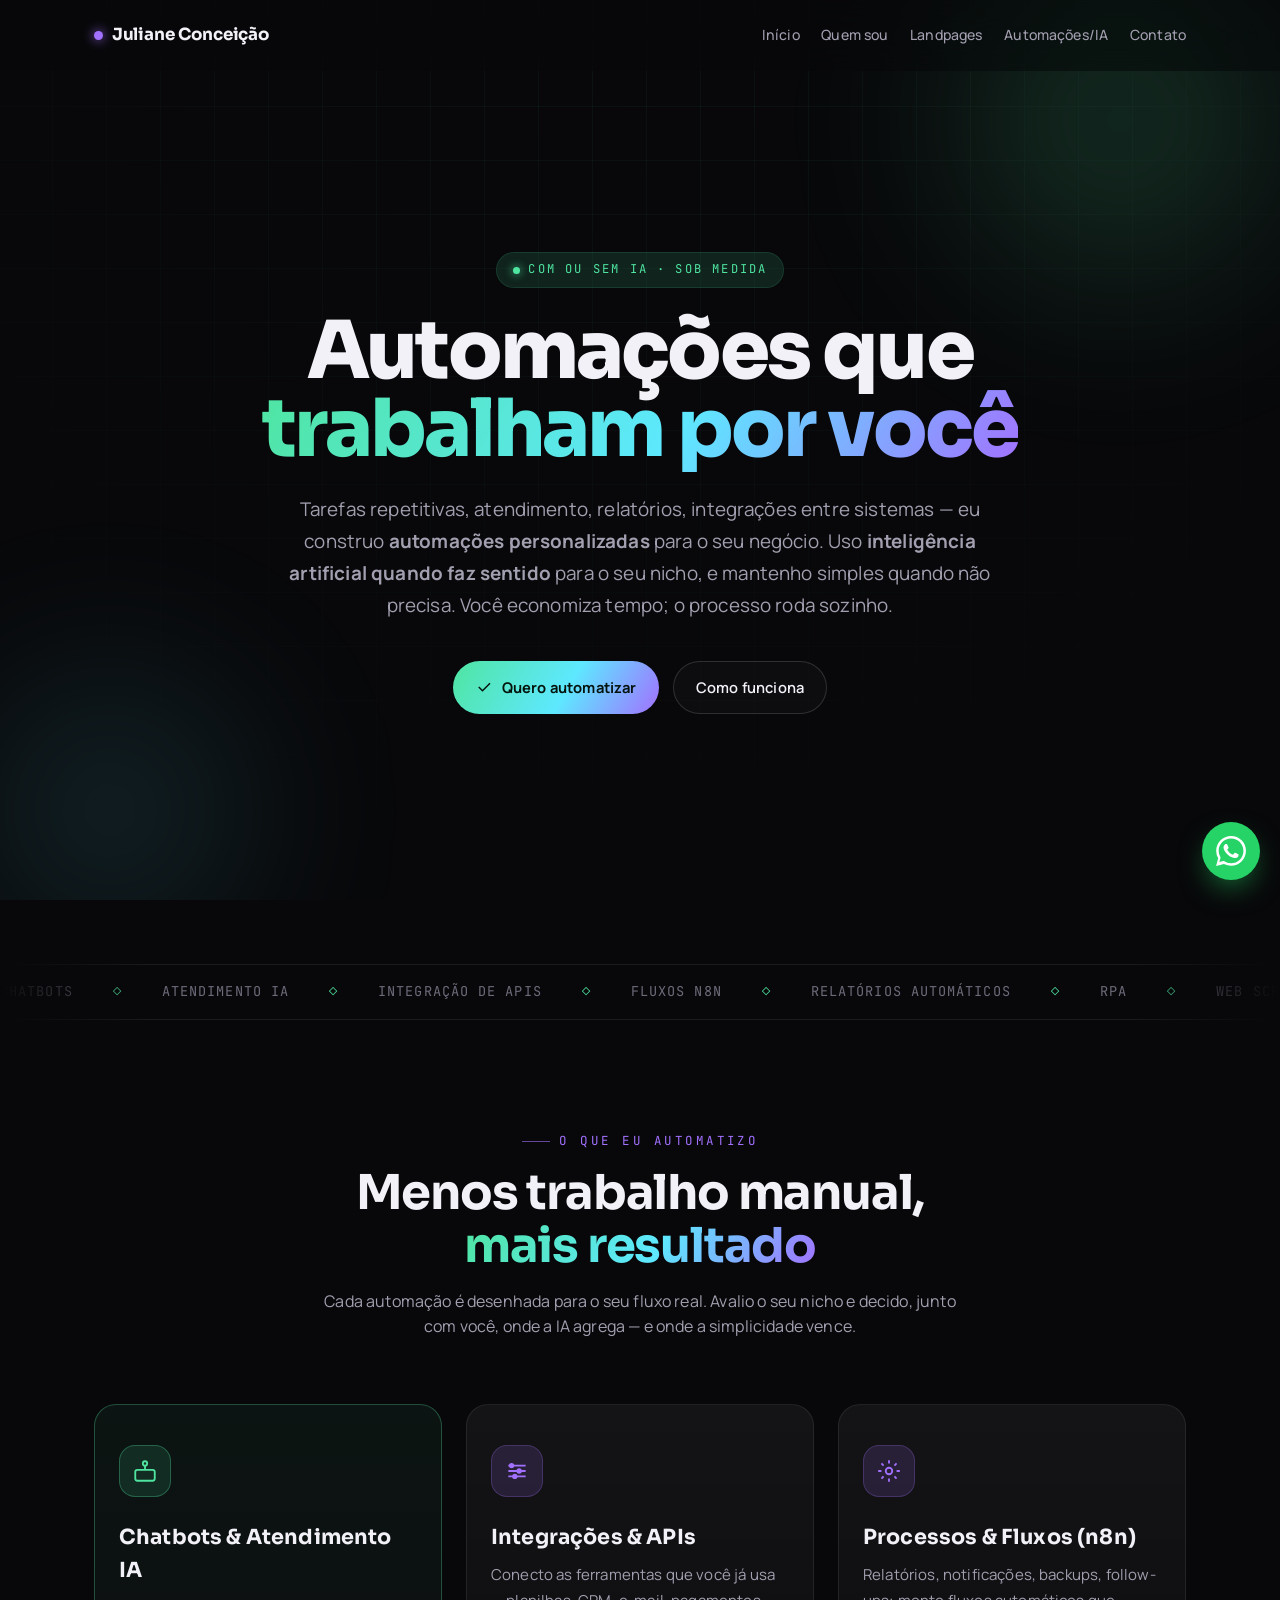
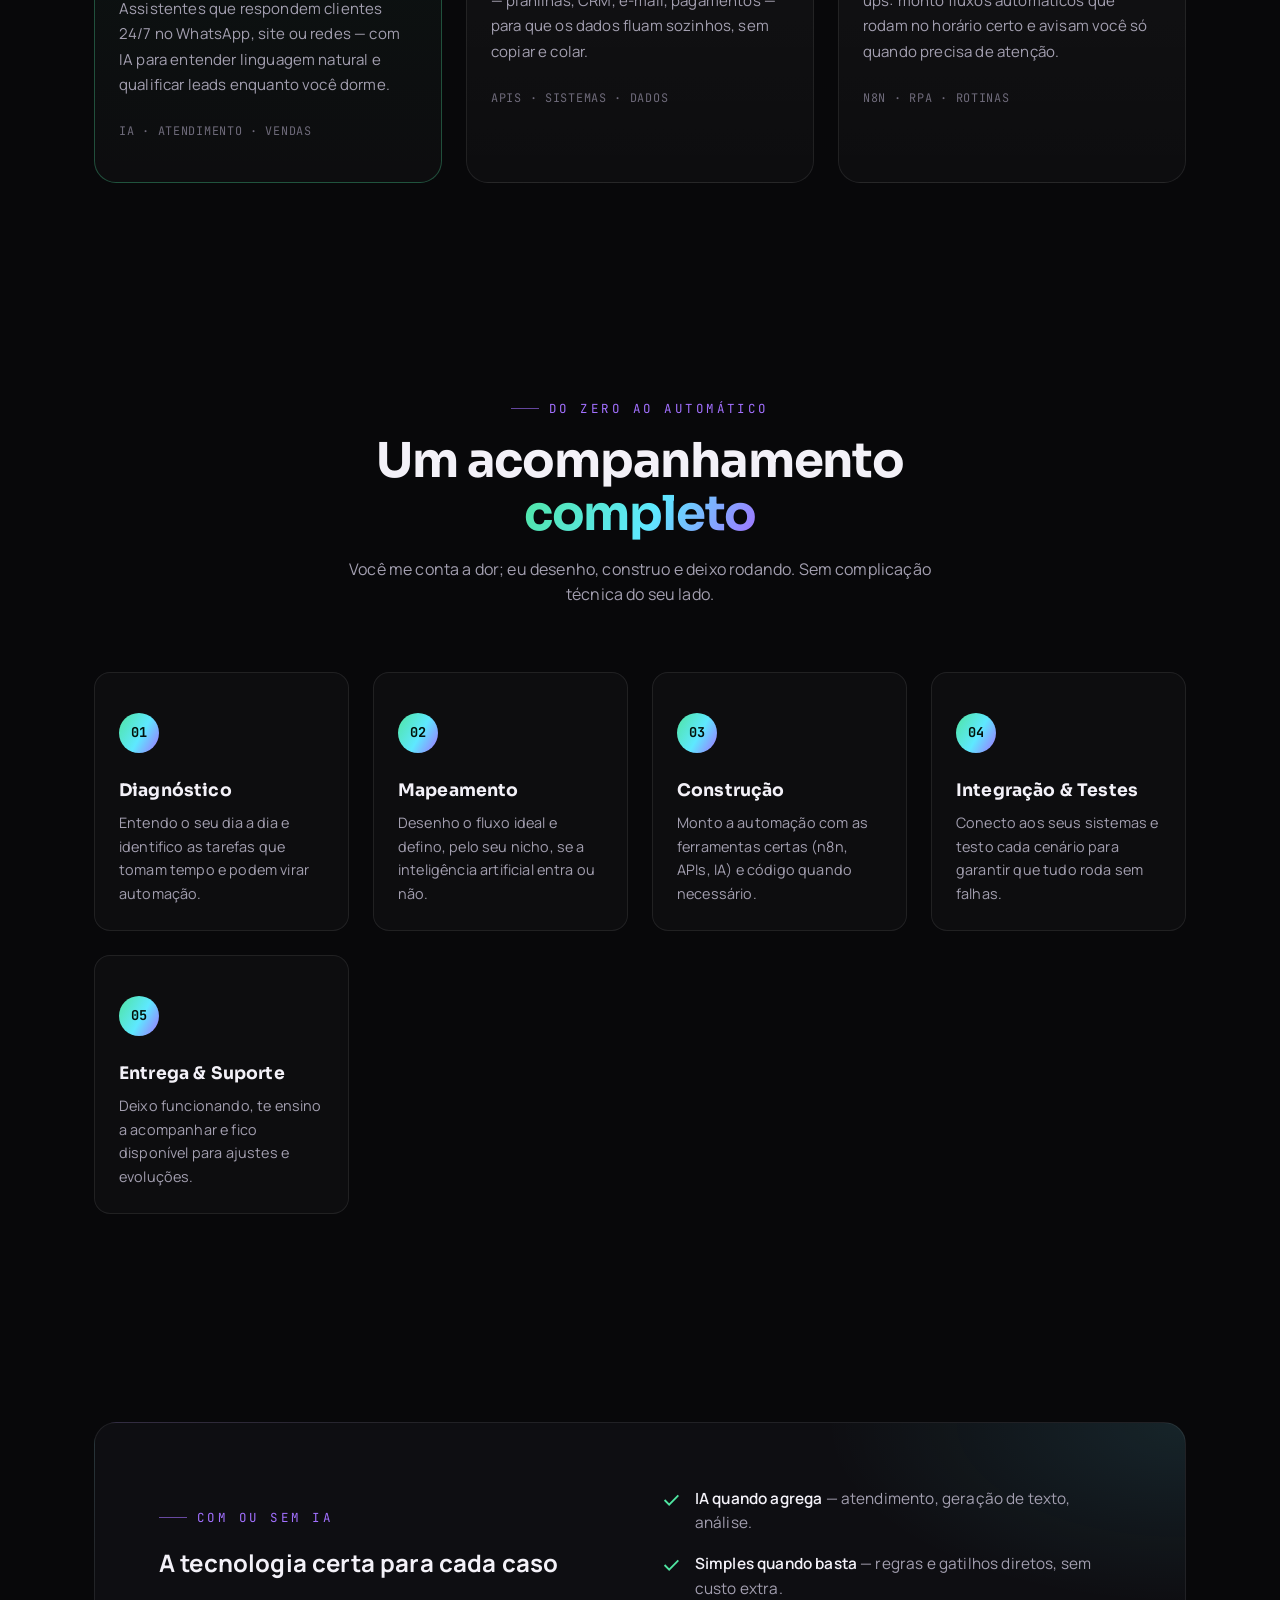
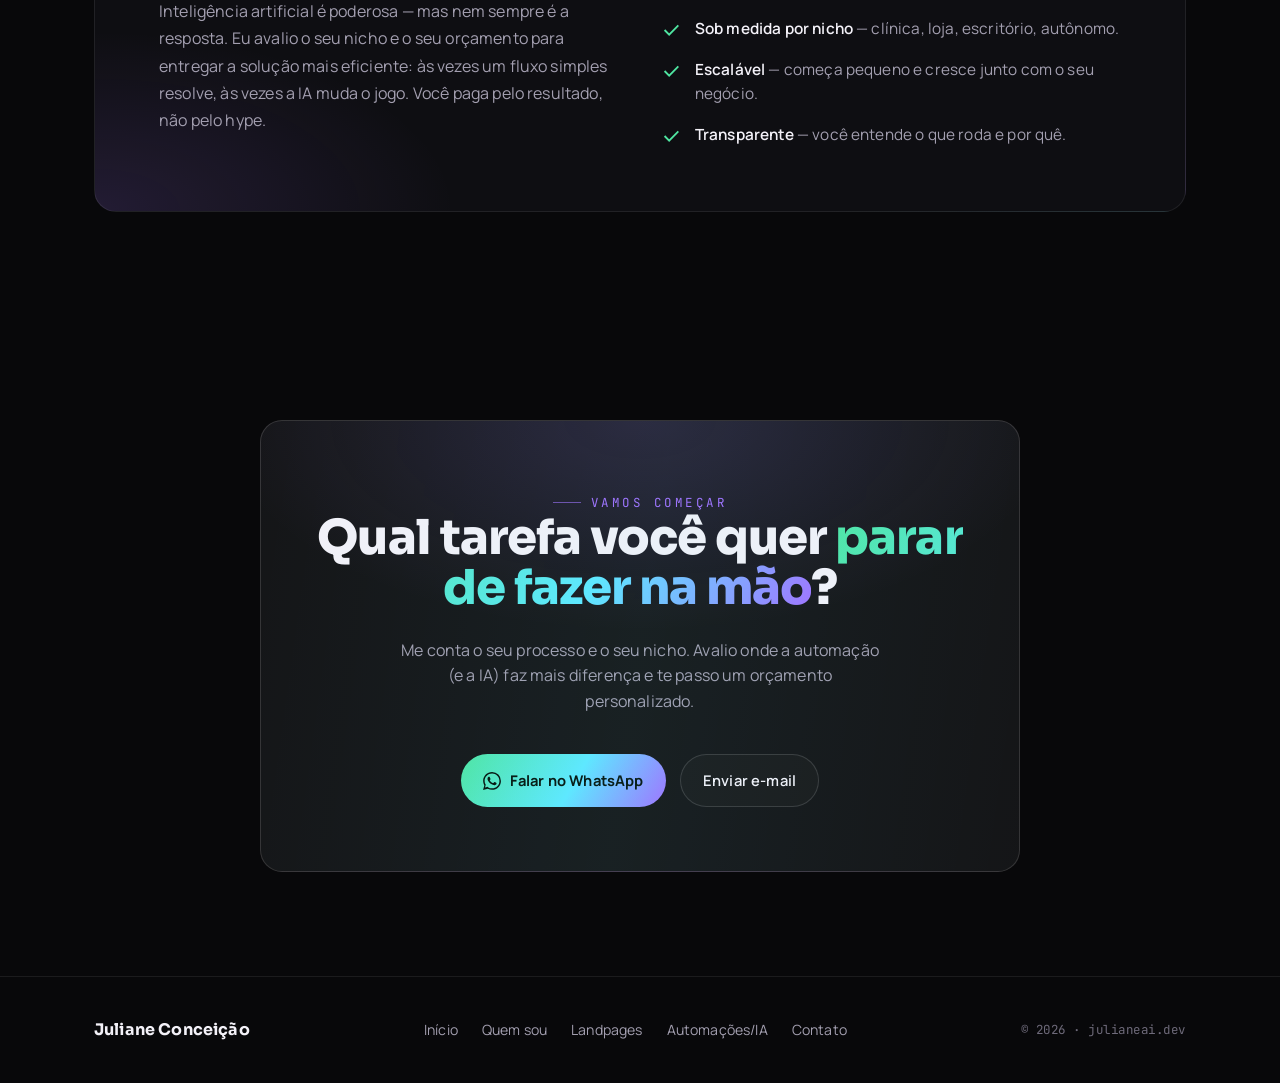
==== automacoes.html @ 6e50be4e "Add files via upload" ====
<!DOCTYPE html>
<html lang="pt-BR">
<head>
    <meta charset="UTF-8">
    <meta name="viewport" content="width=device-width, initial-scale=1.0">
    <title>Automações & IA — Personalizadas por Nicho | Juliane Conceição</title>
    <link rel="icon" type="image/jpeg" href="img/favicon.jpg">
    <meta name="description" content="Automações personalizadas para o seu negócio — com ou sem inteligência artificial, de acordo com o seu nicho. Chatbots, integrações, fluxos n8n e processos automáticos do zero à entrega.">
    <meta property="og:title" content="Automações & IA personalizadas por nicho">
    <meta property="og:description" content="Automatize tarefas, atendimento e processos — com ou sem IA. Sob medida para o seu mercado.">
    <meta property="og:type" content="website">

    <link rel="preconnect" href="https://fonts.googleapis.com">
    <link rel="preconnect" href="https://fonts.gstatic.com" crossorigin>
    <link href="https://fonts.googleapis.com/css2?family=Sora:wght@400;500;600;700;800&family=Manrope:wght@400;500;600;700&family=JetBrains+Mono:wght@400;500&display=swap" rel="stylesheet">

    <link rel="stylesheet" href="css/style.css">
</head>
<body class="lp auto">

    <div class="lp-bg" aria-hidden="true">
        <div class="grid"></div>
        <div class="orb a"></div>
        <div class="orb b"></div>
    </div>

    <!-- NAV -->
    <nav class="nav" id="nav">
        <div class="nav-container">
            <a href="index.html" class="nav-brand"><span class="dot"></span> Juliane Conceição</a>
            <button class="nav-toggle" id="navToggle" aria-label="Abrir menu" aria-expanded="false">
                <span></span><span></span><span></span>
            </button>
                        <ul class="nav-menu" id="navMenu">
                <li><a href="index.html" class="nav-link">Início</a></li>
                <li><a href="quem-sou.html" class="nav-link">Quem sou</a></li>
                <li><a href="landpages.html" class="nav-link">Landpages</a></li>
                <li><a href="automacoes.html" class="nav-link">Automações/IA</a></li>
                <li><a href="index.html#contato" class="nav-link">Contato</a></li>
            </ul>
        </div>
    </nav>

    <main class="lp-main">

        <!-- HERO -->
        <header class="lp-hero">
            <div class="container lp-hero-inner">
                <span class="lp-chip reveal"><span class="ping"></span> Com ou sem IA · sob medida</span>
                <h1 class="lp-title reveal">
                    Automações que <span class="grad">trabalham por você</span>
                </h1>
                <p class="lp-sub reveal">
                    Tarefas repetitivas, atendimento, relatórios, integrações entre sistemas — eu construo
                    <strong>automações personalizadas</strong> para o seu negócio. Uso
                    <strong>inteligência artificial quando faz sentido</strong> para o seu nicho, e mantenho
                    simples quando não precisa. Você economiza tempo; o processo roda sozinho.
                </p>
                <div class="lp-cta-row reveal">
                    <a href="#orcamento" class="btn btn-future">
                        <svg width="18" height="18" viewBox="0 0 24 24" fill="none" stroke="currentColor" stroke-width="2"><path d="m5 12 5 5L20 7"/></svg>
                        Quero automatizar
                    </a>
                    <a href="#processo" class="btn">Como funciona</a>
                </div>
            </div>
        </header>

        <!-- MARQUEE -->
        <div class="lp-marquee" aria-hidden="true">
            <div class="lp-marquee-track">
                <span>Chatbots</span><span>Atendimento IA</span><span>Integração de APIs</span>
                <span>Fluxos n8n</span><span>Relatórios automáticos</span><span>RPA</span>
                <span>Web Scraping</span><span>Notificações</span>
                <span>Chatbots</span><span>Atendimento IA</span><span>Integração de APIs</span>
                <span>Fluxos n8n</span><span>Relatórios automáticos</span><span>RPA</span>
                <span>Web Scraping</span><span>Notificações</span>
            </div>
        </div>

        <!-- SERVIÇOS -->
        <section id="servicos" class="lp-section">
            <div class="container">
                <div class="lp-section-head reveal">
                    <span class="eyebrow">O que eu automatizo</span>
                    <h2 class="lp-h">Menos trabalho manual, <span class="grad">mais resultado</span></h2>
                    <p>Cada automação é desenhada para o seu fluxo real. Avalio o seu nicho e decido, junto com você, onde a IA agrega — e onde a simplicidade vence.</p>
                </div>

                <div class="lp-services">
                    <article class="svc-card featured reveal">
                        <div class="svc-icon">
                            <svg viewBox="0 0 24 24" fill="none" stroke="currentColor" stroke-width="1.7"><rect x="3" y="11" width="18" height="10" rx="2"/><circle cx="12" cy="5" r="2"/><path d="M12 7v4M8 16h.01M16 16h.01"/></svg>
                        </div>
                        <h3>Chatbots & Atendimento IA</h3>
                        <p>Assistentes que respondem clientes 24/7 no WhatsApp, site ou redes — com IA para entender linguagem natural e qualificar leads enquanto você dorme.</p>
                        <span class="svc-tag">IA · Atendimento · Vendas</span>
                    </article>

                    <article class="svc-card reveal">
                        <div class="svc-icon">
                            <svg viewBox="0 0 24 24" fill="none" stroke="currentColor" stroke-width="1.7"><path d="M4 7h16M4 12h16M4 17h16"/><circle cx="7" cy="7" r="1.6" fill="currentColor"/><circle cx="14" cy="12" r="1.6" fill="currentColor"/><circle cx="10" cy="17" r="1.6" fill="currentColor"/></svg>
                        </div>
                        <h3>Integrações & APIs</h3>
                        <p>Conecto as ferramentas que você já usa — planilhas, CRM, e-mail, pagamentos — para que os dados fluam sozinhos, sem copiar e colar.</p>
                        <span class="svc-tag">APIs · Sistemas · Dados</span>
                    </article>

                    <article class="svc-card reveal">
                        <div class="svc-icon">
                            <svg viewBox="0 0 24 24" fill="none" stroke="currentColor" stroke-width="1.7"><circle cx="12" cy="12" r="3"/><path d="M12 2v3M12 19v3M2 12h3M19 12h3M5 5l2 2M17 17l2 2M19 5l-2 2M7 17l-2 2"/></svg>
                        </div>
                        <h3>Processos & Fluxos (n8n)</h3>
                        <p>Relatórios, notificações, backups, follow-ups: monto fluxos automáticos que rodam no horário certo e avisam você só quando precisa de atenção.</p>
                        <span class="svc-tag">n8n · RPA · Rotinas</span>
                    </article>
                </div>
            </div>
        </section>

        <!-- PROCESSO -->
        <section id="processo" class="lp-section">
            <div class="container">
                <div class="lp-section-head reveal">
                    <span class="eyebrow">Do zero ao automático</span>
                    <h2 class="lp-h">Um acompanhamento <span class="grad">completo</span></h2>
                    <p>Você me conta a dor; eu desenho, construo e deixo rodando. Sem complicação técnica do seu lado.</p>
                </div>

                <div class="lp-process">
                    <div class="step reveal">
                        <div class="step-num">01</div>
                        <h4>Diagnóstico</h4>
                        <p>Entendo o seu dia a dia e identifico as tarefas que tomam tempo e podem virar automação.</p>
                    </div>
                    <div class="step reveal">
                        <div class="step-num">02</div>
                        <h4>Mapeamento</h4>
                        <p>Desenho o fluxo ideal e defino, pelo seu nicho, se a inteligência artificial entra ou não.</p>
                    </div>
                    <div class="step reveal">
                        <div class="step-num">03</div>
                        <h4>Construção</h4>
                        <p>Monto a automação com as ferramentas certas (n8n, APIs, IA) e código quando necessário.</p>
                    </div>
                    <div class="step reveal">
                        <div class="step-num">04</div>
                        <h4>Integração & Testes</h4>
                        <p>Conecto aos seus sistemas e testo cada cenário para garantir que tudo roda sem falhas.</p>
                    </div>
                    <div class="step reveal">
                        <div class="step-num">05</div>
                        <h4>Entrega & Suporte</h4>
                        <p>Deixo funcionando, te ensino a acompanhar e fico disponível para ajustes e evoluções.</p>
                    </div>
                </div>
            </div>
        </section>

        <!-- COM OU SEM IA -->
        <section class="lp-section">
            <div class="container">
                <div class="lp-method reveal">
                    <div class="lp-method-grid">
                        <div>
                            <span class="eyebrow">Com ou sem IA</span>
                            <h2 class="lp-h" style="margin-top:1rem">A tecnologia certa <span class="grad">para cada caso</span></h2>
                            <p style="color:var(--muted); margin-top:1rem; line-height:1.7;">
                                Inteligência artificial é poderosa — mas nem sempre é a resposta. Eu avalio o seu
                                nicho e o seu orçamento para entregar a solução mais eficiente: às vezes um fluxo
                                simples resolve, às vezes a IA muda o jogo. Você paga pelo resultado, não pelo hype.
                            </p>
                        </div>
                        <ul class="method-list">
                            <li>
                                <svg viewBox="0 0 24 24" fill="none" stroke="currentColor" stroke-width="2"><path d="m5 12 5 5L20 7"/></svg>
                                <span><strong>IA quando agrega</strong> — atendimento, geração de texto, análise.</span>
                            </li>
                            <li>
                                <svg viewBox="0 0 24 24" fill="none" stroke="currentColor" stroke-width="2"><path d="m5 12 5 5L20 7"/></svg>
                                <span><strong>Simples quando basta</strong> — regras e gatilhos diretos, sem custo extra.</span>
                            </li>
                            <li>
                                <svg viewBox="0 0 24 24" fill="none" stroke="currentColor" stroke-width="2"><path d="m5 12 5 5L20 7"/></svg>
                                <span><strong>Sob medida por nicho</strong> — clínica, loja, escritório, autônomo.</span>
                            </li>
                            <li>
                                <svg viewBox="0 0 24 24" fill="none" stroke="currentColor" stroke-width="2"><path d="m5 12 5 5L20 7"/></svg>
                                <span><strong>Escalável</strong> — começa pequeno e cresce junto com o seu negócio.</span>
                            </li>
                            <li>
                                <svg viewBox="0 0 24 24" fill="none" stroke="currentColor" stroke-width="2"><path d="m5 12 5 5L20 7"/></svg>
                                <span><strong>Transparente</strong> — você entende o que roda e por quê.</span>
                            </li>
                        </ul>
                    </div>
                </div>
            </div>
        </section>

        <!-- CTA FINAL -->
        <section id="orcamento" class="lp-final">
            <div class="container">
                <div class="lp-final-card reveal">
                    <span class="eyebrow" style="justify-content:center;">Vamos começar</span>
                    <h2>Qual tarefa você quer <span class="grad">parar de fazer na mão</span>?</h2>
                    <p>
                        Me conta o seu processo e o seu nicho. Avalio onde a automação (e a IA) faz mais
                        diferença e te passo um orçamento personalizado.
                    </p>
                    <div class="lp-cta-row">
                        <a href="https://wa.me/5573998363964?text=Tenho%20interesse%20em%20conhecer" target="_blank" rel="noopener noreferrer" class="btn btn-future">
                            <svg width="18" height="18" viewBox="0 0 24 24" fill="currentColor"><path d="M.057 24l1.687-6.163a11.867 11.867 0 0 1-1.587-5.946C.16 5.335 5.495 0 12.05 0a11.817 11.817 0 0 1 8.413 3.488 11.824 11.824 0 0 1 3.48 8.414c-.003 6.557-5.338 11.892-11.893 11.892a11.9 11.9 0 0 1-5.688-1.448L.057 24zm6.597-3.807c1.676.995 3.276 1.591 5.392 1.592 5.448 0 9.886-4.434 9.889-9.885.002-5.462-4.415-9.89-9.881-9.892-5.452 0-9.887 4.434-9.889 9.884a9.86 9.86 0 0 0 1.51 5.26l-.999 3.648 3.978-1.052zm11.387-5.464c-.074-.124-.272-.198-.57-.347-.297-.149-1.758-.868-2.031-.967-.272-.099-.47-.149-.669.149-.198.297-.768.967-.941 1.165-.173.198-.347.223-.644.074-.297-.149-1.255-.462-2.39-1.475-.883-.788-1.48-1.761-1.653-2.059-.173-.297-.018-.458.13-.606.134-.133.297-.347.446-.521.151-.172.2-.296.3-.495.099-.198.05-.372-.025-.521-.075-.148-.669-1.611-.916-2.206-.242-.579-.487-.501-.669-.51l-.57-.01c-.198 0-.52.074-.792.372s-1.04 1.016-1.04 2.479 1.065 2.876 1.213 3.074c.149.198 2.095 3.2 5.076 4.487.709.306 1.263.489 1.694.626.712.226 1.36.194 1.872.118.571-.085 1.758-.719 2.006-1.413.247-.694.247-1.289.173-1.413z"/></svg>
                            Falar no WhatsApp
                        </a>
                        <a href="mailto:julianecdossantossi@gmail.com?subject=Quero%20uma%20automa%C3%A7%C3%A3o&body=Ol%C3%A1%20Juliane!%20Tenho%20interesse%20em%20uma%20automa%C3%A7%C3%A3o.%20Meu%20nicho%20%C3%A9..." class="btn">Enviar e-mail</a>
                    </div>
                </div>
            </div>
        </section>
    </main>

    <footer class="footer">
        <div class="container footer-inner">
            <span class="footer-brand">Juliane Conceição</span>
                        <div class="footer-links">
                <a href="index.html">Início</a>
                <a href="quem-sou.html">Quem sou</a>
                <a href="landpages.html">Landpages</a>
                <a href="automacoes.html">Automações/IA</a>
                <a href="index.html#contato">Contato</a>
            </div>
            <span class="footer-meta">© 2026 · julianeai.dev</span>
        </div>
    </footer>

    <a href="https://wa.me/5573998363964?text=Tenho%20interesse%20em%20conhecer" target="_blank" rel="noopener noreferrer" class="wpp-float" aria-label="Falar no WhatsApp">
        <svg viewBox="0 0 24 24" fill="currentColor"><path d="M.057 24l1.687-6.163a11.867 11.867 0 0 1-1.587-5.946C.16 5.335 5.495 0 12.05 0a11.817 11.817 0 0 1 8.413 3.488 11.824 11.824 0 0 1 3.48 8.414c-.003 6.557-5.338 11.892-11.893 11.892a11.9 11.9 0 0 1-5.688-1.448L.057 24zm6.597-3.807c1.676.995 3.276 1.591 5.392 1.592 5.448 0 9.886-4.434 9.889-9.885.002-5.462-4.415-9.89-9.881-9.892-5.452 0-9.887 4.434-9.889 9.884a9.86 9.86 0 0 0 1.51 5.26l-.999 3.648 3.978-1.052zm11.387-5.464c-.074-.124-.272-.198-.57-.347-.297-.149-1.758-.868-2.031-.967-.272-.099-.47-.149-.669.149-.198.297-.768.967-.941 1.165-.173.198-.347.223-.644.074-.297-.149-1.255-.462-2.39-1.475-.883-.788-1.48-1.761-1.653-2.059-.173-.297-.018-.458.13-.606.134-.133.297-.347.446-.521.151-.172.2-.296.3-.495.099-.198.05-.372-.025-.521-.075-.148-.669-1.611-.916-2.206-.242-.579-.487-.501-.669-.51l-.57-.01c-.198 0-.52.074-.792.372s-1.04 1.016-1.04 2.479 1.065 2.876 1.213 3.074c.149.198 2.095 3.2 5.076 4.487.709.306 1.263.489 1.694.626.712.226 1.36.194 1.872.118.571-.085 1.758-.719 2.006-1.413.247-.694.247-1.289.173-1.413z"/></svg>
    </a>

    <script src="script/script.js"></script>
</body>
</html>
---- css/style.css ----
/* =====================================================================
   JULIANE CONCEIÇÃO — Portfólio & Landing
   Design system: dark, clean, com toque futurista
   Fonts: Sora (display) · Manrope (texto) · JetBrains Mono (labels)
   ===================================================================== */

/* ===== RESET ===== */
*,
*::before,
*::after {
    margin: 0;
    padding: 0;
    box-sizing: border-box;
}

:root {
    /* Cores base */
    --bg: #08080A;
    --bg-soft: #0E0E12;
    --surface: rgba(255, 255, 255, 0.025);
    --surface-2: rgba(255, 255, 255, 0.05);
    --line: rgba(255, 255, 255, 0.08);
    --line-strong: rgba(255, 255, 255, 0.14);

    /* Marca */
    --accent: #A270FF;
    --accent-deep: #7B4DF0;
    --accent-soft: rgba(162, 112, 255, 0.14);
    --cyan: #5EE8FF;          /* acento elétrico p/ landing futurista */
    --cyan-soft: rgba(94, 232, 255, 0.12);
    --green: #4FE5A1;         /* acento p/ automações / IA */
    --green-soft: rgba(79, 229, 161, 0.12);
    --wpp: #25D366;           /* whatsapp */

    /* Texto */
    --text: #F3F1F8;
    --muted: #A39FB0;
    --faint: #6E6A7A;

    /* Gradientes */
    --grad-brand: linear-gradient(120deg, #C7A6FF 0%, #A270FF 45%, #7B4DF0 100%);
    --grad-future: linear-gradient(120deg, #5EE8FF 0%, #A270FF 60%, #7B4DF0 100%);
    --grad-auto: linear-gradient(120deg, #4FE5A1 0%, #5EE8FF 55%, #A270FF 100%);

    /* Tipografia */
    --font-display: 'Sora', sans-serif;
    --font-body: 'Manrope', sans-serif;
    --font-mono: 'JetBrains Mono', monospace;

    /* Espaçamento */
    --space-xs: 0.5rem;
    --space-sm: 1rem;
    --space-md: 1.5rem;
    --space-lg: 2.5rem;
    --space-xl: 4rem;
    --space-xxl: 6.5rem;

    /* Bordas */
    --r-sm: 10px;
    --r-md: 16px;
    --r-lg: 22px;
    --r-pill: 100px;

    /* Sombras */
    --shadow: 0 24px 60px -24px rgba(0, 0, 0, 0.7);
    --glow: 0 0 0 1px var(--accent-soft), 0 18px 50px -18px rgba(162, 112, 255, 0.45);

    --t-fast: 0.18s cubic-bezier(0.4, 0, 0.2, 1);
    --t: 0.3s cubic-bezier(0.4, 0, 0.2, 1);
    --t-slow: 0.6s cubic-bezier(0.16, 1, 0.3, 1);
}

html {
    scroll-behavior: smooth;
    font-size: 16px;
    -webkit-font-smoothing: antialiased;
    text-rendering: optimizeLegibility;
}

body {
    font-family: var(--font-body);
    font-weight: 400;
    line-height: 1.6;
    color: var(--text);
    background: var(--bg);
    overflow-x: hidden;
    letter-spacing: 0.01em;
}

::selection {
    background: var(--accent);
    color: #fff;
}

a { color: inherit; }

/* ===== PROTEÇÃO DE CONTEÚDO (anti cópia/arraste) ===== */
body {
    -webkit-user-select: none;
    -moz-user-select: none;
    -ms-user-select: none;
    user-select: none;
    -webkit-touch-callout: none;
}
/* libera seleção apenas em campos de formulário */
input, textarea {
    -webkit-user-select: text;
    -moz-user-select: text;
    -ms-user-select: text;
    user-select: text;
}
img {
    -webkit-user-drag: none;
    -khtml-user-drag: none;
    -moz-user-drag: none;
    -o-user-drag: none;
    user-drag: none;
    pointer-events: none;
}

/* ===== UTILITÁRIOS ===== */
.container {
    width: 100%;
    max-width: 1140px;
    margin: 0 auto;
    padding: 0 var(--space-md);
}

.eyebrow {
    font-family: var(--font-mono);
    font-size: 0.78rem;
    letter-spacing: 0.28em;
    text-transform: uppercase;
    color: var(--accent);
    display: inline-flex;
    align-items: center;
    gap: 0.6rem;
}

.eyebrow::before {
    content: '';
    width: 28px;
    height: 1px;
    background: var(--accent);
    opacity: 0.6;
}

.section-title {
    font-family: var(--font-display);
    font-size: clamp(1.9rem, 4vw, 2.8rem);
    font-weight: 700;
    line-height: 1.1;
    letter-spacing: -0.02em;
    color: var(--text);
}

.section-head {
    display: flex;
    flex-direction: column;
    gap: var(--space-sm);
    margin-bottom: var(--space-lg);
}

/* ===== NAV ===== */
.nav {
    position: fixed;
    inset: 0 0 auto 0;
    z-index: 1000;
    background: rgba(8, 8, 10, 0.55);
    backdrop-filter: blur(18px) saturate(140%);
    -webkit-backdrop-filter: blur(18px) saturate(140%);
    border-bottom: 1px solid transparent;
    transition: var(--t);
}

.nav.scrolled {
    background: rgba(8, 8, 10, 0.85);
    border-bottom-color: var(--line);
}

.nav-container {
    display: flex;
    justify-content: space-between;
    align-items: center;
    height: 70px;
    max-width: 1140px;
    margin: 0 auto;
    padding: 0 var(--space-md);
}

.nav-brand {
    font-family: var(--font-display);
    font-weight: 700;
    font-size: 1.05rem;
    letter-spacing: -0.01em;
    text-decoration: none;
    color: var(--text);
    display: inline-flex;
    align-items: center;
    gap: 0.55rem;
}

.nav-brand .dot {
    width: 9px;
    height: 9px;
    border-radius: 50%;
    background: var(--accent);
    box-shadow: 0 0 12px var(--accent);
    transition: var(--t);
}

.nav-brand:hover .dot { transform: scale(1.35); }

.nav-menu {
    display: flex;
    align-items: center;
    list-style: none;
    gap: 1.35rem;
}

.nav-link {
    color: var(--muted);
    text-decoration: none;
    font-size: 0.88rem;
    font-weight: 500;
    padding: 0.4rem 0;
    position: relative;
    white-space: nowrap;
    transition: var(--t-fast);
}

.nav-link:hover,
.nav-link.active { color: var(--text); }

.nav-link::after {
    content: '';
    position: absolute;
    left: 0;
    bottom: -2px;
    height: 1.5px;
    width: 0;
    background: var(--accent);
    transition: var(--t);
}

.nav-link:hover::after,
.nav-link.active::after { width: 100%; }

.nav-link.highlight {
    color: var(--text);
    padding: 0.45rem 1rem;
    border: 1px solid var(--line-strong);
    border-radius: var(--r-pill);
    background: var(--surface);
}

.nav-link.highlight::after { display: none; }

.nav-link.highlight:hover {
    border-color: var(--accent);
    background: var(--accent-soft);
    box-shadow: 0 0 24px -6px var(--accent);
}

/* menu mobile toggle */
.nav-toggle {
    display: none;
    flex-direction: column;
    gap: 5px;
    background: none;
    border: 0;
    cursor: pointer;
    padding: 6px;
}
.nav-toggle span {
    width: 24px;
    height: 2px;
    background: var(--text);
    border-radius: 2px;
    transition: var(--t);
}

/* ===== BOTÕES ===== */
.btn {
    display: inline-flex;
    align-items: center;
    justify-content: center;
    gap: 0.55rem;
    padding: 0.85rem 1.4rem;
    border: 1px solid var(--line-strong);
    border-radius: var(--r-pill);
    font-family: var(--font-body);
    font-size: 0.92rem;
    font-weight: 600;
    text-decoration: none;
    cursor: pointer;
    color: var(--text);
    background: var(--surface);
    transition: var(--t);
    white-space: nowrap;
}

.btn svg { width: 18px; height: 18px; }

.btn:hover {
    transform: translateY(-2px);
    border-color: var(--accent);
    background: var(--accent-soft);
    box-shadow: 0 14px 30px -16px var(--accent);
}

.btn-primary {
    background: var(--grad-brand);
    border-color: transparent;
    color: #fff;
}

.btn-primary:hover {
    filter: brightness(1.08);
    box-shadow: 0 16px 40px -14px var(--accent);
    background: var(--grad-brand);
}

.btn-ghost { background: transparent; }

/* ===== HERO (portfólio) ===== */
.hero {
    position: relative;
    min-height: 100vh;
    display: flex;
    align-items: center;
    padding: 120px 0 var(--space-xl);
    overflow: hidden;
}

/* fundo com grade + brilho */
.hero::before {
    content: '';
    position: absolute;
    inset: 0;
    background:
        radial-gradient(900px 500px at 78% 18%, rgba(162, 112, 255, 0.22), transparent 60%),
        radial-gradient(700px 600px at 12% 90%, rgba(94, 232, 255, 0.08), transparent 55%);
    pointer-events: none;
}

.hero::after {
    content: '';
    position: absolute;
    inset: 0;
    background-image:
        linear-gradient(var(--line) 1px, transparent 1px),
        linear-gradient(90deg, var(--line) 1px, transparent 1px);
    background-size: 64px 64px;
    mask-image: radial-gradient(circle at 50% 40%, #000 0%, transparent 75%);
    -webkit-mask-image: radial-gradient(circle at 50% 40%, #000 0%, transparent 75%);
    opacity: 0.5;
    pointer-events: none;
}

.hero-grid {
    position: relative;
    z-index: 2;
    display: grid;
    grid-template-columns: 1.15fr 0.85fr;
    gap: var(--space-xl);
    align-items: center;
}

.hero-name {
    font-family: var(--font-display);
    font-size: clamp(2.6rem, 6.5vw, 4.6rem);
    font-weight: 800;
    line-height: 0.98;
    letter-spacing: -0.03em;
    color: var(--text);
    margin: var(--space-md) 0 var(--space-sm);
}

.hero-name .accent {
    background: var(--grad-brand);
    -webkit-background-clip: text;
    background-clip: text;
    -webkit-text-fill-color: transparent;
}

.hero-role {
    font-size: clamp(1.05rem, 2.2vw, 1.35rem);
    color: var(--muted);
    font-weight: 500;
    max-width: 30ch;
}

.hero-role strong { color: var(--accent); font-weight: 600; }

/* cartão de apresentação */
.about-card {
    margin-top: var(--space-lg);
    padding: var(--space-md);
    background: var(--surface);
    border: 1px solid var(--line);
    border-radius: var(--r-lg);
    backdrop-filter: blur(8px);
}

.about-text p {
    color: var(--muted);
    font-size: 0.96rem;
    line-height: 1.75;
    margin-bottom: 0.85rem;
}
.about-text p:last-child { margin-bottom: 0; }
.about-text strong { color: var(--text); font-weight: 600; }

/* coluna direita do hero — retrato */
.hero-portrait {
    position: relative;
    justify-self: center;
}

.hero-portrait img {
    width: min(340px, 78vw);
    aspect-ratio: 1;
    object-fit: cover;
    border-radius: var(--r-lg);
    border: 1px solid var(--line-strong);
    box-shadow: var(--shadow);
}

.hero-portrait::before {
    content: '';
    position: absolute;
    inset: -14px;
    border-radius: calc(var(--r-lg) + 14px);
    background: var(--grad-brand);
    filter: blur(34px);
    opacity: 0.35;
    z-index: -1;
}

.portrait-badge {
    position: absolute;
    bottom: -14px;
    left: -14px;
    background: rgba(8, 8, 10, 0.9);
    border: 1px solid var(--line-strong);
    border-radius: var(--r-pill);
    padding: 0.55rem 1rem;
    font-family: var(--font-mono);
    font-size: 0.76rem;
    letter-spacing: 0.06em;
    display: flex;
    align-items: center;
    gap: 0.5rem;
    backdrop-filter: blur(10px);
}

.portrait-badge .ping {
    width: 8px;
    height: 8px;
    border-radius: 50%;
    background: #4ade80;
    box-shadow: 0 0 10px #4ade80;
    animation: ping 1.8s ease-in-out infinite;
}

@keyframes ping {
    0%, 100% { opacity: 1; transform: scale(1); }
    50% { opacity: 0.4; transform: scale(0.8); }
}

/* social */
.socials {
    display: flex;
    flex-wrap: wrap;
    gap: 0.75rem;
    margin-top: var(--space-lg);
}

/* ===== EMAIL / FAIXA ===== */
.band {
    position: relative;
    padding: var(--space-xl) 0;
    border-top: 1px solid var(--line);
    border-bottom: 1px solid var(--line);
    background:
        radial-gradient(600px 300px at 50% 50%, rgba(162, 112, 255, 0.1), transparent 70%),
        var(--bg-soft);
    text-align: center;
    overflow: hidden;
}

.band .mono-bg {
    position: absolute;
    inset: 0;
    font-family: var(--font-mono);
    font-size: 0.8rem;
    color: var(--accent);
    opacity: 0.06;
    line-height: 2;
    white-space: nowrap;
    pointer-events: none;
    user-select: none;
}

.band-label {
    font-family: var(--font-mono);
    font-size: 0.78rem;
    letter-spacing: 0.24em;
    text-transform: uppercase;
    color: var(--faint);
    position: relative;
    z-index: 2;
}

.email-link {
    position: relative;
    z-index: 2;
    display: inline-block;
    margin-top: var(--space-sm);
    font-family: var(--font-display);
    font-size: clamp(1.3rem, 4vw, 2.4rem);
    font-weight: 700;
    letter-spacing: -0.02em;
    color: var(--text);
    text-decoration: none;
    transition: var(--t);
}

.email-link:hover {
    background: var(--grad-brand);
    -webkit-background-clip: text;
    background-clip: text;
    -webkit-text-fill-color: transparent;
}

/* ===== PROJETOS ===== */
.projects { padding: var(--space-xxl) 0; }

.projects-grid {
    display: grid;
    grid-template-columns: repeat(auto-fill, minmax(300px, 1fr));
    gap: var(--space-md);
    margin-top: var(--space-lg);
}

.project-card {
    position: relative;
    display: flex;
    flex-direction: column;
    padding: var(--space-md);
    background: var(--surface);
    border: 1px solid var(--line);
    border-radius: var(--r-md);
    overflow: hidden;
    transition: var(--t);
}

.project-card::after {
    content: '';
    position: absolute;
    top: 0;
    left: 0;
    width: 100%;
    height: 2px;
    background: var(--grad-brand);
    transform: scaleX(0);
    transform-origin: left;
    transition: var(--t);
}

.project-card:hover {
    transform: translateY(-4px);
    border-color: var(--line-strong);
    background: var(--surface-2);
    box-shadow: var(--shadow);
}

.project-card:hover::after { transform: scaleX(1); }

.project-card.is-soon { opacity: 0.55; }

.project-index {
    font-family: var(--font-mono);
    font-size: 0.78rem;
    color: var(--faint);
    margin-bottom: var(--space-sm);
}

.project-title {
    font-family: var(--font-display);
    font-size: 1.25rem;
    font-weight: 700;
    letter-spacing: -0.01em;
    margin-bottom: 0.4rem;
}

.project-description {
    color: var(--muted);
    font-size: 0.9rem;
    margin-bottom: var(--space-sm);
    min-height: 1.2em;
}

.project-tags {
    display: flex;
    flex-wrap: wrap;
    gap: 0.4rem;
    margin-bottom: var(--space-md);
}

.tag {
    font-family: var(--font-mono);
    font-size: 0.72rem;
    letter-spacing: 0.04em;
    color: var(--accent);
    background: var(--accent-soft);
    border: 1px solid rgba(162, 112, 255, 0.22);
    border-radius: var(--r-sm);
    padding: 0.25rem 0.6rem;
}

.project-link {
    margin-top: auto;
    align-self: flex-start;
    display: inline-flex;
    align-items: center;
    gap: 0.4rem;
    color: var(--text);
    text-decoration: none;
    font-weight: 600;
    font-size: 0.9rem;
    transition: var(--t-fast);
}

.project-link svg { transition: var(--t-fast); }
.project-link:hover { color: var(--accent); }
.project-link:hover svg { transform: translateX(4px); }

/* ===== CONTATO ===== */
.contact {
    padding: var(--space-xxl) 0;
    border-top: 1px solid var(--line);
}

.contact-wrap {
    position: relative;
    text-align: center;
    padding: var(--space-xl) var(--space-md);
    background:
        radial-gradient(700px 360px at 50% 0%, rgba(162, 112, 255, 0.16), transparent 65%),
        var(--surface);
    border: 1px solid var(--line);
    border-radius: var(--r-lg);
    overflow: hidden;
}

.contact-title {
    font-family: var(--font-display);
    font-size: clamp(1.8rem, 5vw, 3rem);
    font-weight: 800;
    letter-spacing: -0.02em;
    line-height: 1.05;
    margin: var(--space-sm) 0;
}

.contact-title .accent {
    background: var(--grad-brand);
    -webkit-background-clip: text;
    background-clip: text;
    -webkit-text-fill-color: transparent;
}

.contact-sub {
    color: var(--muted);
    max-width: 46ch;
    margin: 0 auto var(--space-lg);
}

.contact-actions {
    display: flex;
    flex-wrap: wrap;
    justify-content: center;
    gap: 0.75rem;
}

/* ===== FOOTER ===== */
.footer {
    padding: var(--space-lg) 0;
    border-top: 1px solid var(--line);
}

.footer-inner {
    display: flex;
    justify-content: space-between;
    align-items: center;
    gap: var(--space-md);
    flex-wrap: wrap;
}

.footer-brand {
    font-family: var(--font-display);
    font-weight: 700;
    color: var(--text);
}

.footer-meta {
    font-family: var(--font-mono);
    font-size: 0.78rem;
    color: var(--faint);
    letter-spacing: 0.04em;
}

.footer-links {
    display: flex;
    gap: var(--space-md);
}

.footer-links a {
    color: var(--muted);
    text-decoration: none;
    font-size: 0.88rem;
    transition: var(--t-fast);
}
.footer-links a:hover { color: var(--accent); }

/* =====================================================================
   LANDING PAGE FUTURISTA — conheca.html
   ===================================================================== */
.lp { background: var(--bg); }

/* fundo animado de partículas/grade */
.lp-bg {
    position: fixed;
    inset: 0;
    z-index: 0;
    pointer-events: none;
    overflow: hidden;
}

.lp-bg .grid {
    position: absolute;
    inset: -2px;
    background-image:
        linear-gradient(rgba(162, 112, 255, 0.06) 1px, transparent 1px),
        linear-gradient(90deg, rgba(162, 112, 255, 0.06) 1px, transparent 1px);
    background-size: 54px 54px;
    mask-image: radial-gradient(circle at 50% 0%, #000, transparent 80%);
    -webkit-mask-image: radial-gradient(circle at 50% 0%, #000, transparent 80%);
}

.lp-bg .orb {
    position: absolute;
    border-radius: 50%;
    filter: blur(80px);
    opacity: 0.5;
}
.lp-bg .orb.a {
    width: 480px; height: 480px;
    background: radial-gradient(circle, rgba(162,112,255,0.5), transparent 70%);
    top: -120px; right: -80px;
    animation: drift 16s ease-in-out infinite;
}
.lp-bg .orb.b {
    width: 420px; height: 420px;
    background: radial-gradient(circle, rgba(94,232,255,0.35), transparent 70%);
    bottom: -120px; left: -100px;
    animation: drift 20s ease-in-out infinite reverse;
}

@keyframes drift {
    0%, 100% { transform: translate(0, 0) scale(1); }
    50% { transform: translate(40px, 30px) scale(1.1); }
}

.lp-main { position: relative; z-index: 2; }

/* HERO LANDING */
.lp-hero {
    min-height: 100vh;
    display: flex;
    align-items: center;
    text-align: center;
    padding: 130px 0 var(--space-xl);
}

.lp-hero-inner {
    max-width: 920px;
    margin: 0 auto;
}

.lp-chip {
    display: inline-flex;
    align-items: center;
    gap: 0.55rem;
    font-family: var(--font-mono);
    font-size: 0.76rem;
    letter-spacing: 0.18em;
    text-transform: uppercase;
    color: var(--cyan);
    border: 1px solid var(--cyan-soft);
    background: var(--cyan-soft);
    padding: 0.45rem 1rem;
    border-radius: var(--r-pill);
    margin-bottom: var(--space-md);
}

.lp-chip .ping {
    width: 7px; height: 7px; border-radius: 50%;
    background: var(--cyan);
    box-shadow: 0 0 10px var(--cyan);
    animation: ping 1.6s ease-in-out infinite;
}

.lp-title {
    font-family: var(--font-display);
    font-size: clamp(2.4rem, 7vw, 5rem);
    font-weight: 800;
    line-height: 0.98;
    letter-spacing: -0.035em;
    color: var(--text);
}

.lp-title .grad {
    background: var(--grad-future);
    -webkit-background-clip: text;
    background-clip: text;
    -webkit-text-fill-color: transparent;
}

.lp-sub {
    max-width: 60ch;
    margin: var(--space-md) auto var(--space-lg);
    color: var(--muted);
    font-size: clamp(1rem, 2vw, 1.18rem);
    line-height: 1.7;
}

.lp-cta-row {
    display: flex;
    justify-content: center;
    flex-wrap: wrap;
    gap: 0.85rem;
}

.btn-future {
    background: var(--grad-future);
    color: #06080d;
    border: none;
    font-weight: 700;
}
.btn-future:hover {
    filter: brightness(1.07);
    box-shadow: 0 18px 44px -14px var(--cyan);
    background: var(--grad-future);
}

/* marquee de tecnologias */
.lp-marquee {
    margin-top: var(--space-xl);
    border-top: 1px solid var(--line);
    border-bottom: 1px solid var(--line);
    padding: var(--space-sm) 0;
    overflow: hidden;
    -webkit-mask-image: linear-gradient(90deg, transparent, #000 12%, #000 88%, transparent);
    mask-image: linear-gradient(90deg, transparent, #000 12%, #000 88%, transparent);
}

.lp-marquee-track {
    display: flex;
    gap: var(--space-lg);
    width: max-content;
    animation: marquee 22s linear infinite;
    font-family: var(--font-mono);
    font-size: 0.85rem;
    letter-spacing: 0.08em;
    color: var(--faint);
    text-transform: uppercase;
}
.lp-marquee-track span { display: inline-flex; align-items: center; gap: var(--space-lg); }
.lp-marquee-track span::after { content: '◇'; color: var(--accent); }

@keyframes marquee {
    to { transform: translateX(-50%); }
}

/* SEÇÕES LP */
.lp-section { padding: var(--space-xxl) 0; }

.lp-section-head {
    text-align: center;
    max-width: 640px;
    margin: 0 auto var(--space-xl);
}

.lp-section-head .lp-h {
    font-family: var(--font-display);
    font-size: clamp(1.8rem, 4.5vw, 3rem);
    font-weight: 700;
    letter-spacing: -0.025em;
    line-height: 1.1;
    margin-top: var(--space-sm);
}
.lp-section-head .lp-h .grad {
    background: var(--grad-future);
    -webkit-background-clip: text;
    background-clip: text;
    -webkit-text-fill-color: transparent;
}
.lp-section-head p {
    color: var(--muted);
    margin-top: var(--space-sm);
}

/* serviços (cards de venda) */
.lp-services {
    display: grid;
    grid-template-columns: repeat(auto-fit, minmax(280px, 1fr));
    gap: var(--space-md);
}

.svc-card {
    position: relative;
    padding: var(--space-lg) var(--space-md);
    background: linear-gradient(180deg, var(--surface-2), var(--surface));
    border: 1px solid var(--line);
    border-radius: var(--r-lg);
    overflow: hidden;
    transition: var(--t);
}

.svc-card::before {
    content: '';
    position: absolute;
    inset: 0;
    background: radial-gradient(400px 200px at 50% 0%, var(--accent-soft), transparent 70%);
    opacity: 0;
    transition: var(--t);
    pointer-events: none;
}

.svc-card:hover {
    transform: translateY(-6px);
    border-color: var(--accent);
    box-shadow: var(--glow);
}
.svc-card:hover::before { opacity: 1; }

.svc-card.featured {
    border-color: rgba(94, 232, 255, 0.3);
    background: linear-gradient(180deg, rgba(94,232,255,0.06), var(--surface));
}

.svc-icon {
    position: relative;
    width: 52px;
    height: 52px;
    display: grid;
    place-items: center;
    border-radius: var(--r-md);
    background: var(--accent-soft);
    border: 1px solid rgba(162, 112, 255, 0.25);
    margin-bottom: var(--space-md);
    color: var(--accent);
}
.svc-card.featured .svc-icon {
    background: var(--cyan-soft);
    border-color: rgba(94,232,255,0.3);
    color: var(--cyan);
}
.svc-icon svg { width: 26px; height: 26px; }

.svc-card h3 {
    position: relative;
    font-family: var(--font-display);
    font-size: 1.3rem;
    font-weight: 700;
    margin-bottom: 0.5rem;
}
.svc-card p {
    position: relative;
    color: var(--muted);
    font-size: 0.94rem;
    line-height: 1.7;
}
.svc-tag {
    position: relative;
    display: inline-block;
    margin-top: var(--space-md);
    font-family: var(--font-mono);
    font-size: 0.74rem;
    letter-spacing: 0.06em;
    color: var(--faint);
    text-transform: uppercase;
}

/* processo / timeline */
.lp-process {
    position: relative;
    display: grid;
    grid-template-columns: repeat(auto-fit, minmax(220px, 1fr));
    gap: var(--space-md);
    counter-reset: step;
}

.step {
    position: relative;
    padding: var(--space-lg) var(--space-md) var(--space-md);
    background: var(--surface);
    border: 1px solid var(--line);
    border-radius: var(--r-md);
    transition: var(--t);
}
.step:hover {
    border-color: var(--line-strong);
    background: var(--surface-2);
    transform: translateY(-4px);
}

.step-num {
    font-family: var(--font-mono);
    font-size: 0.85rem;
    color: var(--bg);
    background: var(--grad-future);
    width: 40px;
    height: 40px;
    display: grid;
    place-items: center;
    border-radius: 50%;
    font-weight: 700;
    margin-bottom: var(--space-md);
}

.step h4 {
    font-family: var(--font-display);
    font-size: 1.08rem;
    font-weight: 700;
    margin-bottom: 0.4rem;
}
.step p {
    color: var(--muted);
    font-size: 0.9rem;
    line-height: 1.65;
}

/* método UX/UI — destaque */
.lp-method {
    position: relative;
    padding: var(--space-xl);
    border-radius: var(--r-lg);
    border: 1px solid var(--line);
    background:
        radial-gradient(600px 300px at 100% 0%, rgba(94,232,255,0.1), transparent 60%),
        radial-gradient(600px 300px at 0% 100%, var(--accent-soft), transparent 60%),
        var(--bg-soft);
    overflow: hidden;
}

.lp-method-grid {
    display: grid;
    grid-template-columns: 1fr 1fr;
    gap: var(--space-lg);
    align-items: center;
}

.method-list {
    list-style: none;
    display: flex;
    flex-direction: column;
    gap: var(--space-sm);
}

.method-list li {
    display: flex;
    gap: 0.8rem;
    align-items: flex-start;
    color: var(--muted);
    font-size: 0.96rem;
}

.method-list li svg {
    flex-shrink: 0;
    width: 22px;
    height: 22px;
    color: var(--cyan);
    margin-top: 2px;
}
.method-list li strong { color: var(--text); font-weight: 600; }

/* CTA final landing */
.lp-final {
    text-align: center;
    padding: var(--space-xxl) 0;
}

.lp-final-card {
    position: relative;
    max-width: 760px;
    margin: 0 auto;
    padding: var(--space-xl) var(--space-md);
    border-radius: var(--r-lg);
    border: 1px solid var(--line-strong);
    background:
        radial-gradient(600px 300px at 50% 0%, var(--accent-soft), transparent 70%),
        var(--surface-2);
    overflow: hidden;
}

.lp-final-card::after {
    content: '';
    position: absolute;
    top: -50%;
    left: -10%;
    width: 120%;
    height: 200%;
    background: linear-gradient(90deg, transparent, rgba(94,232,255,0.06), transparent);
    transform: rotate(8deg);
    animation: scan 6s ease-in-out infinite;
    pointer-events: none;
}
@keyframes scan {
    0%, 100% { transform: translateX(-30%) rotate(8deg); }
    50% { transform: translateX(30%) rotate(8deg); }
}

.lp-final-card h2 {
    position: relative;
    font-family: var(--font-display);
    font-size: clamp(1.8rem, 5vw, 3rem);
    font-weight: 800;
    letter-spacing: -0.02em;
    line-height: 1.05;
}
.lp-final-card h2 .grad {
    background: var(--grad-future);
    -webkit-background-clip: text;
    background-clip: text;
    -webkit-text-fill-color: transparent;
}
.lp-final-card p {
    position: relative;
    color: var(--muted);
    max-width: 48ch;
    margin: var(--space-md) auto var(--space-lg);
}

/* ===== ANIMAÇÕES DE ENTRADA ===== */
.reveal {
    opacity: 0;
    transform: translateY(26px);
    transition: opacity var(--t-slow), transform var(--t-slow);
}
.reveal.visible {
    opacity: 1;
    transform: translateY(0);
}

/* ===== RESPONSIVO ===== */
@media (max-width: 880px) {
    .hero-grid { grid-template-columns: 1fr; gap: var(--space-lg); }
    .hero-portrait { order: -1; }
    .hero-portrait img { width: min(280px, 70vw); }
    .lp-method-grid { grid-template-columns: 1fr; }
}

@media (max-width: 920px) {
    .nav-menu {
        position: fixed;
        inset: 70px 0 auto 0;
        flex-direction: column;
        align-items: stretch;
        gap: 0;
        background: rgba(8, 8, 10, 0.97);
        backdrop-filter: blur(20px);
        border-bottom: 1px solid var(--line);
        padding: var(--space-sm) var(--space-md) var(--space-md);
        transform: translateY(-120%);
        opacity: 0;
        pointer-events: none;
        transition: var(--t);
        max-height: calc(100vh - 70px);
        overflow-y: auto;
    }
    .nav-menu.open {
        transform: translateY(0);
        opacity: 1;
        pointer-events: auto;
    }
    .nav-menu li { padding: 0.2rem 0; }
    .nav-link { display: block; padding: 0.7rem 0; font-size: 1rem; }
    .nav-link.highlight { text-align: center; margin-top: 0.5rem; }
    .nav-toggle { display: flex; }
    .nav-toggle.open span:nth-child(1) { transform: translateY(7px) rotate(45deg); }
    .nav-toggle.open span:nth-child(2) { opacity: 0; }
    .nav-toggle.open span:nth-child(3) { transform: translateY(-7px) rotate(-45deg); }

    .footer-inner { flex-direction: column; text-align: center; gap: var(--space-sm); }
}

@media (max-width: 480px) {
    :root { --space-xxl: 4.5rem; --space-xl: 3rem; }
    .container { padding: 0 var(--space-sm); }
    .socials { justify-content: center; }
    .hero-name { text-align: center; }
    .hero-role { margin: 0 auto; text-align: center; }
    .eyebrow { justify-content: center; }
}

/* ===== ACESSIBILIDADE ===== */
@media (prefers-reduced-motion: reduce) {
    *, *::before, *::after {
        animation-duration: 0.01ms !important;
        animation-iteration-count: 1 !important;
        transition-duration: 0.01ms !important;
    }
    html { scroll-behavior: auto; }
    .reveal { opacity: 1; transform: none; }
}

:focus-visible {
    outline: 2px solid var(--accent);
    outline-offset: 3px;
    border-radius: 4px;
}

/* =====================================================================
   ADIÇÕES — WhatsApp, Automações (tema verde), Carrossel, Quem sou
   ===================================================================== */

/* ---------- Botão flutuante WhatsApp ---------- */
.wpp-float {
    position: fixed;
    right: 20px;
    bottom: 20px;
    z-index: 1100;
    width: 58px;
    height: 58px;
    border-radius: 50%;
    display: grid;
    place-items: center;
    background: var(--wpp);
    color: #fff;
    box-shadow: 0 12px 30px -8px rgba(37, 211, 102, 0.6);
    transition: var(--t);
    animation: wpp-pulse 2.6s ease-in-out infinite;
}
.wpp-float svg { width: 30px; height: 30px; pointer-events: none; }
.wpp-float:hover { transform: scale(1.08); filter: brightness(1.05); }
.wpp-float::after {
    content: 'Fale comigo';
    position: absolute;
    right: 70px;
    background: rgba(8,8,10,0.92);
    border: 1px solid var(--line-strong);
    color: var(--text);
    font-size: 0.8rem;
    padding: 0.45rem 0.8rem;
    border-radius: var(--r-pill);
    white-space: nowrap;
    opacity: 0;
    transform: translateX(6px);
    pointer-events: none;
    transition: var(--t);
}
.wpp-float:hover::after { opacity: 1; transform: translateX(0); }
@keyframes wpp-pulse {
    0%, 100% { box-shadow: 0 12px 30px -8px rgba(37,211,102,0.6), 0 0 0 0 rgba(37,211,102,0.4); }
    50% { box-shadow: 0 12px 30px -8px rgba(37,211,102,0.6), 0 0 0 14px rgba(37,211,102,0); }
}

/* botão whatsapp em linha (CTAs) */
.btn-wpp {
    background: var(--wpp);
    border-color: transparent;
    color: #fff;
}
.btn-wpp:hover {
    background: var(--wpp);
    filter: brightness(1.06);
    box-shadow: 0 14px 34px -12px var(--wpp);
}

/* ---------- Tema AUTOMAÇÕES (verde) na landing ---------- */
.lp.auto .lp-bg .orb.a { background: radial-gradient(circle, rgba(79,229,161,0.45), transparent 70%); }
.lp.auto .lp-bg .orb.b { background: radial-gradient(circle, rgba(94,232,255,0.32), transparent 70%); }
.lp.auto .lp-bg .grid {
    background-image:
        linear-gradient(rgba(79,229,161,0.06) 1px, transparent 1px),
        linear-gradient(90deg, rgba(79,229,161,0.06) 1px, transparent 1px);
}
.lp.auto .lp-chip { color: var(--green); border-color: var(--green-soft); background: var(--green-soft); }
.lp.auto .lp-chip .ping { background: var(--green); box-shadow: 0 0 10px var(--green); }
.lp.auto .lp-title .grad,
.lp.auto .lp-section-head .lp-h .grad,
.lp.auto .lp-final-card h2 .grad { background: var(--grad-auto); -webkit-background-clip: text; background-clip: text; -webkit-text-fill-color: transparent; }
.lp.auto .btn-future { background: var(--grad-auto); color: #04130c; }
.lp.auto .btn-future:hover { box-shadow: 0 18px 44px -14px var(--green); background: var(--grad-auto); }
.lp.auto .step-num { background: var(--grad-auto); color: #04130c; }
.lp.auto .svc-card.featured { border-color: rgba(79,229,161,0.3); background: linear-gradient(180deg, rgba(79,229,161,0.06), var(--surface)); }
.lp.auto .svc-card.featured .svc-icon { background: var(--green-soft); border-color: rgba(79,229,161,0.3); color: var(--green); }
.lp.auto .method-list li svg { color: var(--green); }
.lp.auto .lp-marquee-track span::after { color: var(--green); }

/* ---------- Página QUEM SOU ---------- */
.about-hero {
    padding: 130px 0 var(--space-lg);
    position: relative;
    overflow: hidden;
}
.about-hero::before {
    content: '';
    position: absolute;
    inset: 0;
    background: radial-gradient(800px 400px at 70% 10%, var(--accent-soft), transparent 60%);
    pointer-events: none;
}
.about-hero-grid {
    position: relative;
    z-index: 2;
    display: grid;
    grid-template-columns: 1fr 1fr;
    gap: var(--space-xl);
    align-items: center;
}
.about-bio h1 {
    font-family: var(--font-display);
    font-size: clamp(2.2rem, 6vw, 3.6rem);
    font-weight: 800;
    letter-spacing: -0.03em;
    line-height: 1.02;
    margin: var(--space-md) 0;
}
.about-bio h1 .accent {
    background: var(--grad-brand);
    -webkit-background-clip: text; background-clip: text; -webkit-text-fill-color: transparent;
}
.about-bio p {
    color: var(--muted);
    font-size: 1rem;
    line-height: 1.8;
    margin-bottom: var(--space-sm);
}
.about-bio p strong { color: var(--text); font-weight: 600; }

.about-stats {
    display: flex;
    flex-wrap: wrap;
    gap: var(--space-md);
    margin-top: var(--space-lg);
}
.stat .num {
    font-family: var(--font-display);
    font-size: 1.7rem;
    font-weight: 700;
    background: var(--grad-future);
    -webkit-background-clip: text; background-clip: text; -webkit-text-fill-color: transparent;
}
.stat .lbl {
    font-family: var(--font-mono);
    font-size: 0.74rem;
    letter-spacing: 0.06em;
    color: var(--faint);
    text-transform: uppercase;
}

/* ---------- Carrossel ---------- */
.carousel {
    position: relative;
    width: 100%;
    border-radius: var(--r-lg);
    overflow: hidden;
    border: 1px solid var(--line-strong);
    box-shadow: var(--shadow);
    background: var(--bg-soft);
}
.carousel::before {
    content: '';
    position: absolute;
    inset: -1px;
    border-radius: var(--r-lg);
    padding: 1px;
    background: var(--grad-future);
    -webkit-mask: linear-gradient(#000 0 0) content-box, linear-gradient(#000 0 0);
    -webkit-mask-composite: xor;
    mask-composite: exclude;
    opacity: 0.5;
    pointer-events: none;
    z-index: 3;
}
.carousel-track {
    display: flex;
    transition: transform 0.55s cubic-bezier(0.16, 1, 0.3, 1);
    aspect-ratio: 1 / 1;
}
.carousel-slide {
    position: relative;
    min-width: 100%;
    aspect-ratio: 1 / 1;
}
.carousel-slide img {
    width: 100%;
    height: 100%;
    object-fit: cover; /* formato padrão, recorta se necessário */
    display: block;
}
.carousel-slide .cap {
    position: absolute;
    left: 0; right: 0; bottom: 0;
    padding: var(--space-lg) var(--space-md) var(--space-md);
    background: linear-gradient(to top, rgba(8,8,10,0.92), transparent);
    font-family: var(--font-mono);
    font-size: 0.82rem;
    letter-spacing: 0.04em;
    color: var(--text);
    z-index: 2;
}
.carousel-btn {
    position: absolute;
    top: 50%;
    transform: translateY(-50%);
    width: 42px; height: 42px;
    display: grid; place-items: center;
    background: rgba(8,8,10,0.6);
    border: 1px solid var(--line-strong);
    border-radius: 50%;
    color: var(--text);
    cursor: pointer;
    backdrop-filter: blur(8px);
    transition: var(--t);
    z-index: 4;
}
.carousel-btn:hover { background: var(--accent); border-color: var(--accent); }
.carousel-btn svg { width: 20px; height: 20px; pointer-events: none; }
.carousel-btn.prev { left: 12px; }
.carousel-btn.next { right: 12px; }
.carousel-dots {
    position: absolute;
    bottom: 12px; left: 50%;
    transform: translateX(-50%);
    display: flex; gap: 8px;
    z-index: 4;
}
.carousel-dots button {
    width: 8px; height: 8px;
    border-radius: 50%;
    border: none;
    background: rgba(255,255,255,0.35);
    cursor: pointer;
    transition: var(--t);
    padding: 0;
}
.carousel-dots button.active { background: var(--cyan); width: 22px; border-radius: 5px; }

/* timeline trajetória (quem sou) */
.journey { padding: var(--space-xxl) 0; }
.journey-grid {
    display: grid;
    grid-template-columns: repeat(auto-fit, minmax(230px, 1fr));
    gap: var(--space-md);
    margin-top: var(--space-lg);
}
.journey-card {
    padding: var(--space-md);
    background: var(--surface);
    border: 1px solid var(--line);
    border-radius: var(--r-md);
    transition: var(--t);
}
.journey-card:hover { transform: translateY(-4px); border-color: var(--line-strong); background: var(--surface-2); }
.journey-card .yr {
    font-family: var(--font-mono);
    font-size: 0.78rem;
    color: var(--accent);
    letter-spacing: 0.06em;
}
.journey-card h4 { font-family: var(--font-display); font-size: 1.05rem; margin: 0.4rem 0; }
.journey-card p { color: var(--muted); font-size: 0.9rem; line-height: 1.6; }

@media (max-width: 880px) {
    .about-hero-grid { grid-template-columns: 1fr; gap: var(--space-lg); }
    .about-photo { order: -1; max-width: 460px; margin: 0 auto; width: 100%; }
}
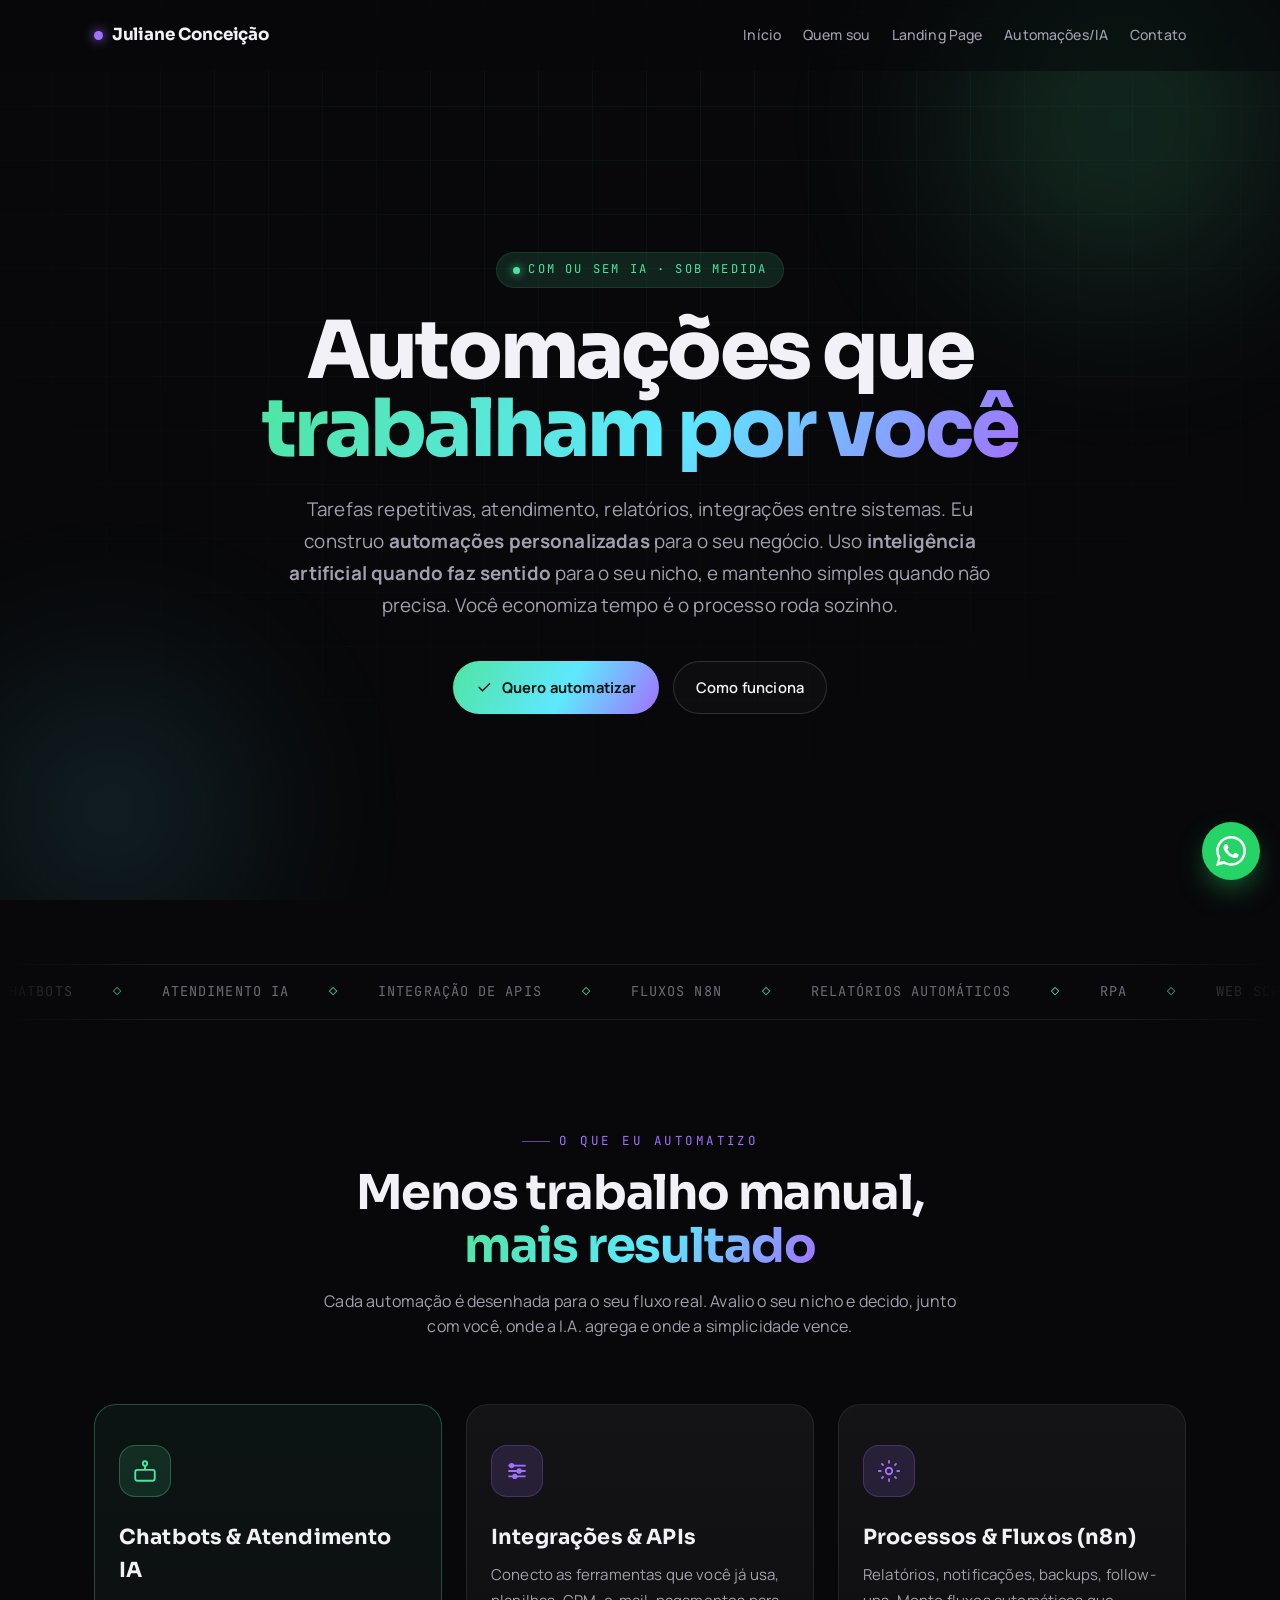
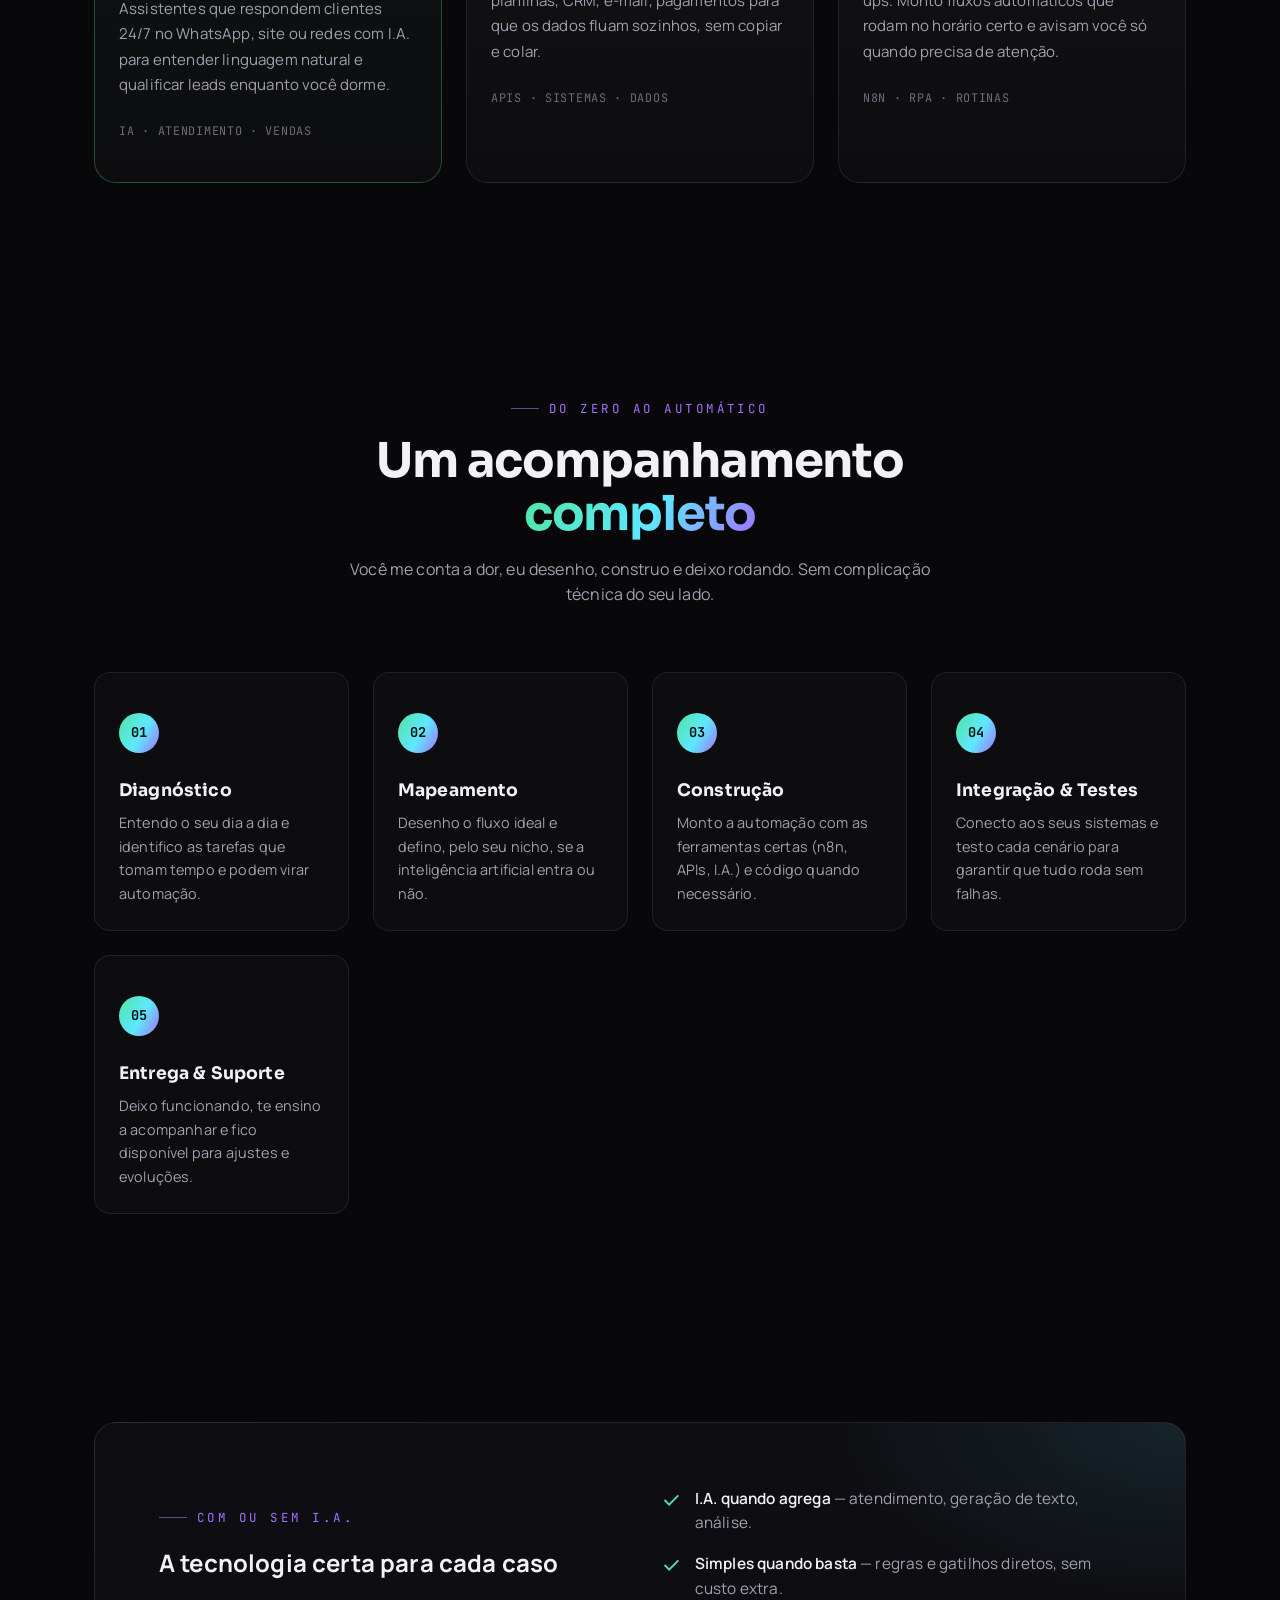
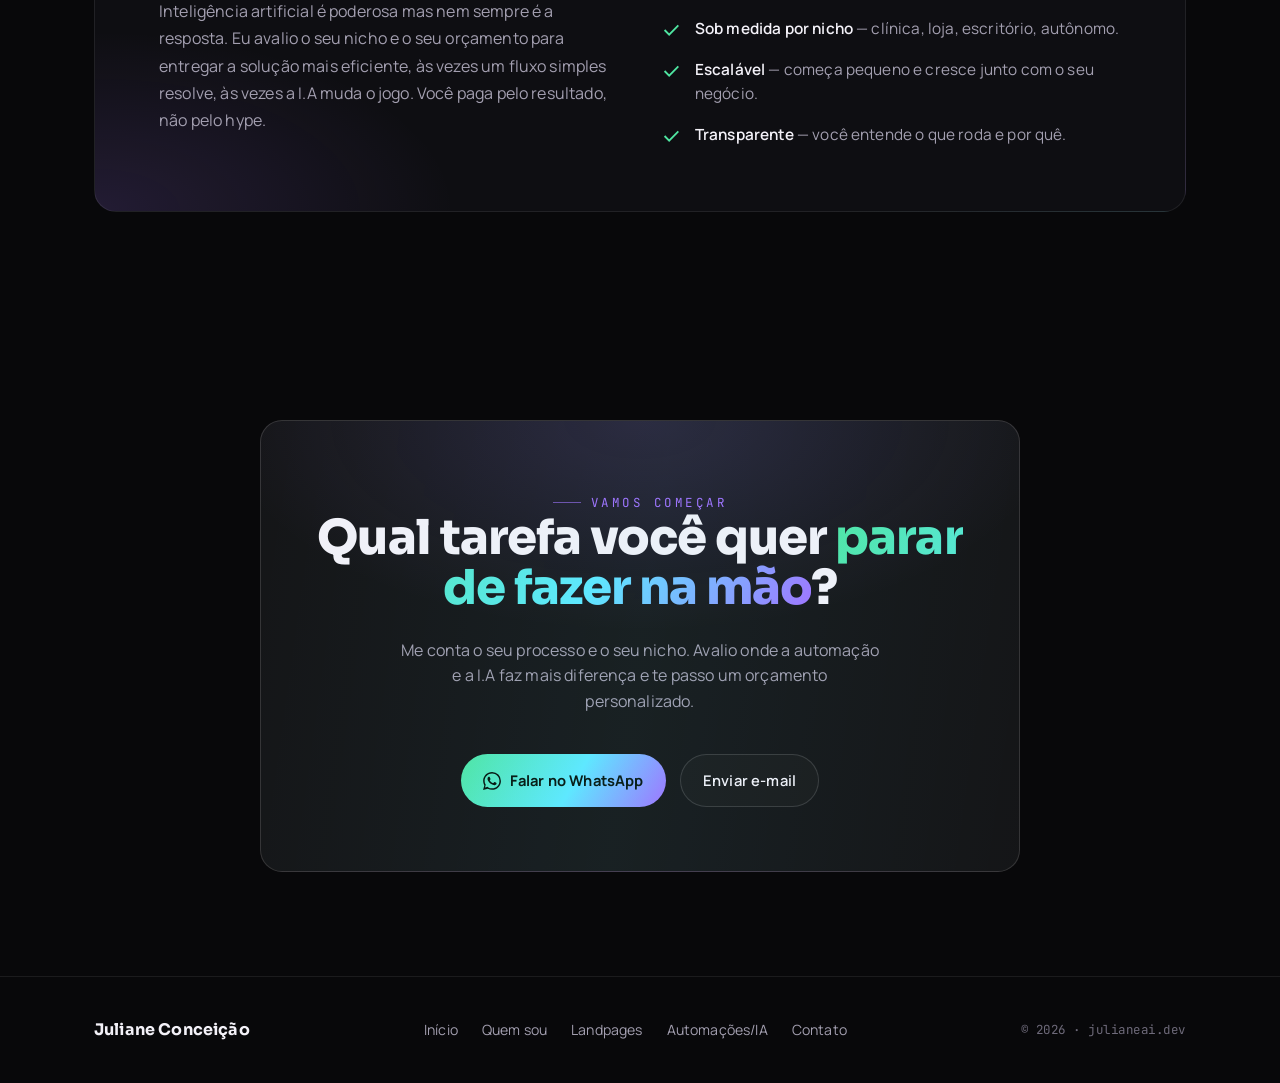
==== commit f1b21e9c: "Update automacoes.html" ====
--- a/automacoes.html
+++ b/automacoes.html
@@ -3,7 +3,7 @@
 <head>
     <meta charset="UTF-8">
     <meta name="viewport" content="width=device-width, initial-scale=1.0">
-    <title>Automações & IA — Personalizadas por Nicho | Juliane Conceição</title>
+    <title>Automações & I.A. — Personalizadas por Nicho | Juliane Conceição</title>
     <link rel="icon" type="image/jpeg" href="img/favicon.jpg">
     <meta name="description" content="Automações personalizadas para o seu negócio — com ou sem inteligência artificial, de acordo com o seu nicho. Chatbots, integrações, fluxos n8n e processos automáticos do zero à entrega.">
     <meta property="og:title" content="Automações & IA personalizadas por nicho">
@@ -34,7 +34,7 @@
                         <ul class="nav-menu" id="navMenu">
                 <li><a href="index.html" class="nav-link">Início</a></li>
                 <li><a href="quem-sou.html" class="nav-link">Quem sou</a></li>
-                <li><a href="landpages.html" class="nav-link">Landpages</a></li>
+                <li><a href="landingpage.html" class="nav-link">Landing Page</a></li>
                 <li><a href="automacoes.html" class="nav-link">Automações/IA</a></li>
                 <li><a href="index.html#contato" class="nav-link">Contato</a></li>
             </ul>
@@ -51,10 +51,10 @@
                     Automações que <span class="grad">trabalham por você</span>
                 </h1>
                 <p class="lp-sub reveal">
-                    Tarefas repetitivas, atendimento, relatórios, integrações entre sistemas — eu construo
+                    Tarefas repetitivas, atendimento, relatórios, integrações entre sistemas. Eu construo
                     <strong>automações personalizadas</strong> para o seu negócio. Uso
                     <strong>inteligência artificial quando faz sentido</strong> para o seu nicho, e mantenho
-                    simples quando não precisa. Você economiza tempo; o processo roda sozinho.
+                    simples quando não precisa. Você economiza tempo é o processo roda sozinho.
                 </p>
                 <div class="lp-cta-row reveal">
                     <a href="#orcamento" class="btn btn-future">
@@ -84,7 +84,7 @@
                 <div class="lp-section-head reveal">
                     <span class="eyebrow">O que eu automatizo</span>
                     <h2 class="lp-h">Menos trabalho manual, <span class="grad">mais resultado</span></h2>
-                    <p>Cada automação é desenhada para o seu fluxo real. Avalio o seu nicho e decido, junto com você, onde a IA agrega — e onde a simplicidade vence.</p>
+                    <p>Cada automação é desenhada para o seu fluxo real. Avalio o seu nicho e decido, junto com você, onde a I.A. agrega e onde a simplicidade vence.</p>
                 </div>
 
                 <div class="lp-services">
@@ -93,7 +93,7 @@
                             <svg viewBox="0 0 24 24" fill="none" stroke="currentColor" stroke-width="1.7"><rect x="3" y="11" width="18" height="10" rx="2"/><circle cx="12" cy="5" r="2"/><path d="M12 7v4M8 16h.01M16 16h.01"/></svg>
                         </div>
                         <h3>Chatbots & Atendimento IA</h3>
-                        <p>Assistentes que respondem clientes 24/7 no WhatsApp, site ou redes — com IA para entender linguagem natural e qualificar leads enquanto você dorme.</p>
+                        <p>Assistentes que respondem clientes 24/7 no WhatsApp, site ou redes com I.A. para entender linguagem natural e qualificar leads enquanto você dorme.</p>
                         <span class="svc-tag">IA · Atendimento · Vendas</span>
                     </article>
 
@@ -102,7 +102,7 @@
                             <svg viewBox="0 0 24 24" fill="none" stroke="currentColor" stroke-width="1.7"><path d="M4 7h16M4 12h16M4 17h16"/><circle cx="7" cy="7" r="1.6" fill="currentColor"/><circle cx="14" cy="12" r="1.6" fill="currentColor"/><circle cx="10" cy="17" r="1.6" fill="currentColor"/></svg>
                         </div>
                         <h3>Integrações & APIs</h3>
-                        <p>Conecto as ferramentas que você já usa — planilhas, CRM, e-mail, pagamentos — para que os dados fluam sozinhos, sem copiar e colar.</p>
+                        <p>Conecto as ferramentas que você já usa, planilhas, CRM, e-mail, pagamentos para que os dados fluam sozinhos, sem copiar e colar.</p>
                         <span class="svc-tag">APIs · Sistemas · Dados</span>
                     </article>
 
@@ -111,7 +111,7 @@
                             <svg viewBox="0 0 24 24" fill="none" stroke="currentColor" stroke-width="1.7"><circle cx="12" cy="12" r="3"/><path d="M12 2v3M12 19v3M2 12h3M19 12h3M5 5l2 2M17 17l2 2M19 5l-2 2M7 17l-2 2"/></svg>
                         </div>
                         <h3>Processos & Fluxos (n8n)</h3>
-                        <p>Relatórios, notificações, backups, follow-ups: monto fluxos automáticos que rodam no horário certo e avisam você só quando precisa de atenção.</p>
+                        <p>Relatórios, notificações, backups, follow-ups. Monto fluxos automáticos que rodam no horário certo e avisam você só quando precisa de atenção.</p>
                         <span class="svc-tag">n8n · RPA · Rotinas</span>
                     </article>
                 </div>
@@ -124,7 +124,7 @@
                 <div class="lp-section-head reveal">
                     <span class="eyebrow">Do zero ao automático</span>
                     <h2 class="lp-h">Um acompanhamento <span class="grad">completo</span></h2>
-                    <p>Você me conta a dor; eu desenho, construo e deixo rodando. Sem complicação técnica do seu lado.</p>
+                    <p>Você me conta a dor, eu desenho, construo e deixo rodando. Sem complicação técnica do seu lado.</p>
                 </div>
 
                 <div class="lp-process">
@@ -141,7 +141,7 @@
                     <div class="step reveal">
                         <div class="step-num">03</div>
                         <h4>Construção</h4>
-                        <p>Monto a automação com as ferramentas certas (n8n, APIs, IA) e código quando necessário.</p>
+                        <p>Monto a automação com as ferramentas certas (n8n, APIs, I.A.) e código quando necessário.</p>
                     </div>
                     <div class="step reveal">
                         <div class="step-num">04</div>
@@ -163,18 +163,18 @@
                 <div class="lp-method reveal">
                     <div class="lp-method-grid">
                         <div>
-                            <span class="eyebrow">Com ou sem IA</span>
+                            <span class="eyebrow">Com ou sem I.A.</span>
                             <h2 class="lp-h" style="margin-top:1rem">A tecnologia certa <span class="grad">para cada caso</span></h2>
                             <p style="color:var(--muted); margin-top:1rem; line-height:1.7;">
-                                Inteligência artificial é poderosa — mas nem sempre é a resposta. Eu avalio o seu
-                                nicho e o seu orçamento para entregar a solução mais eficiente: às vezes um fluxo
-                                simples resolve, às vezes a IA muda o jogo. Você paga pelo resultado, não pelo hype.
+                                Inteligência artificial é poderosa mas nem sempre é a resposta. Eu avalio o seu
+                                nicho e o seu orçamento para entregar a solução mais eficiente, às vezes um fluxo
+                                simples resolve, às vezes a I.A muda o jogo. Você paga pelo resultado, não pelo hype.
                             </p>
                         </div>
                         <ul class="method-list">
                             <li>
                                 <svg viewBox="0 0 24 24" fill="none" stroke="currentColor" stroke-width="2"><path d="m5 12 5 5L20 7"/></svg>
-                                <span><strong>IA quando agrega</strong> — atendimento, geração de texto, análise.</span>
+                                <span><strong>I.A. quando agrega</strong> — atendimento, geração de texto, análise.</span>
                             </li>
                             <li>
                                 <svg viewBox="0 0 24 24" fill="none" stroke="currentColor" stroke-width="2"><path d="m5 12 5 5L20 7"/></svg>
@@ -205,7 +205,7 @@
                     <span class="eyebrow" style="justify-content:center;">Vamos começar</span>
                     <h2>Qual tarefa você quer <span class="grad">parar de fazer na mão</span>?</h2>
                     <p>
-                        Me conta o seu processo e o seu nicho. Avalio onde a automação (e a IA) faz mais
+                        Me conta o seu processo e o seu nicho. Avalio onde a automação e a I.A faz mais
                         diferença e te passo um orçamento personalizado.
                     </p>
                     <div class="lp-cta-row">
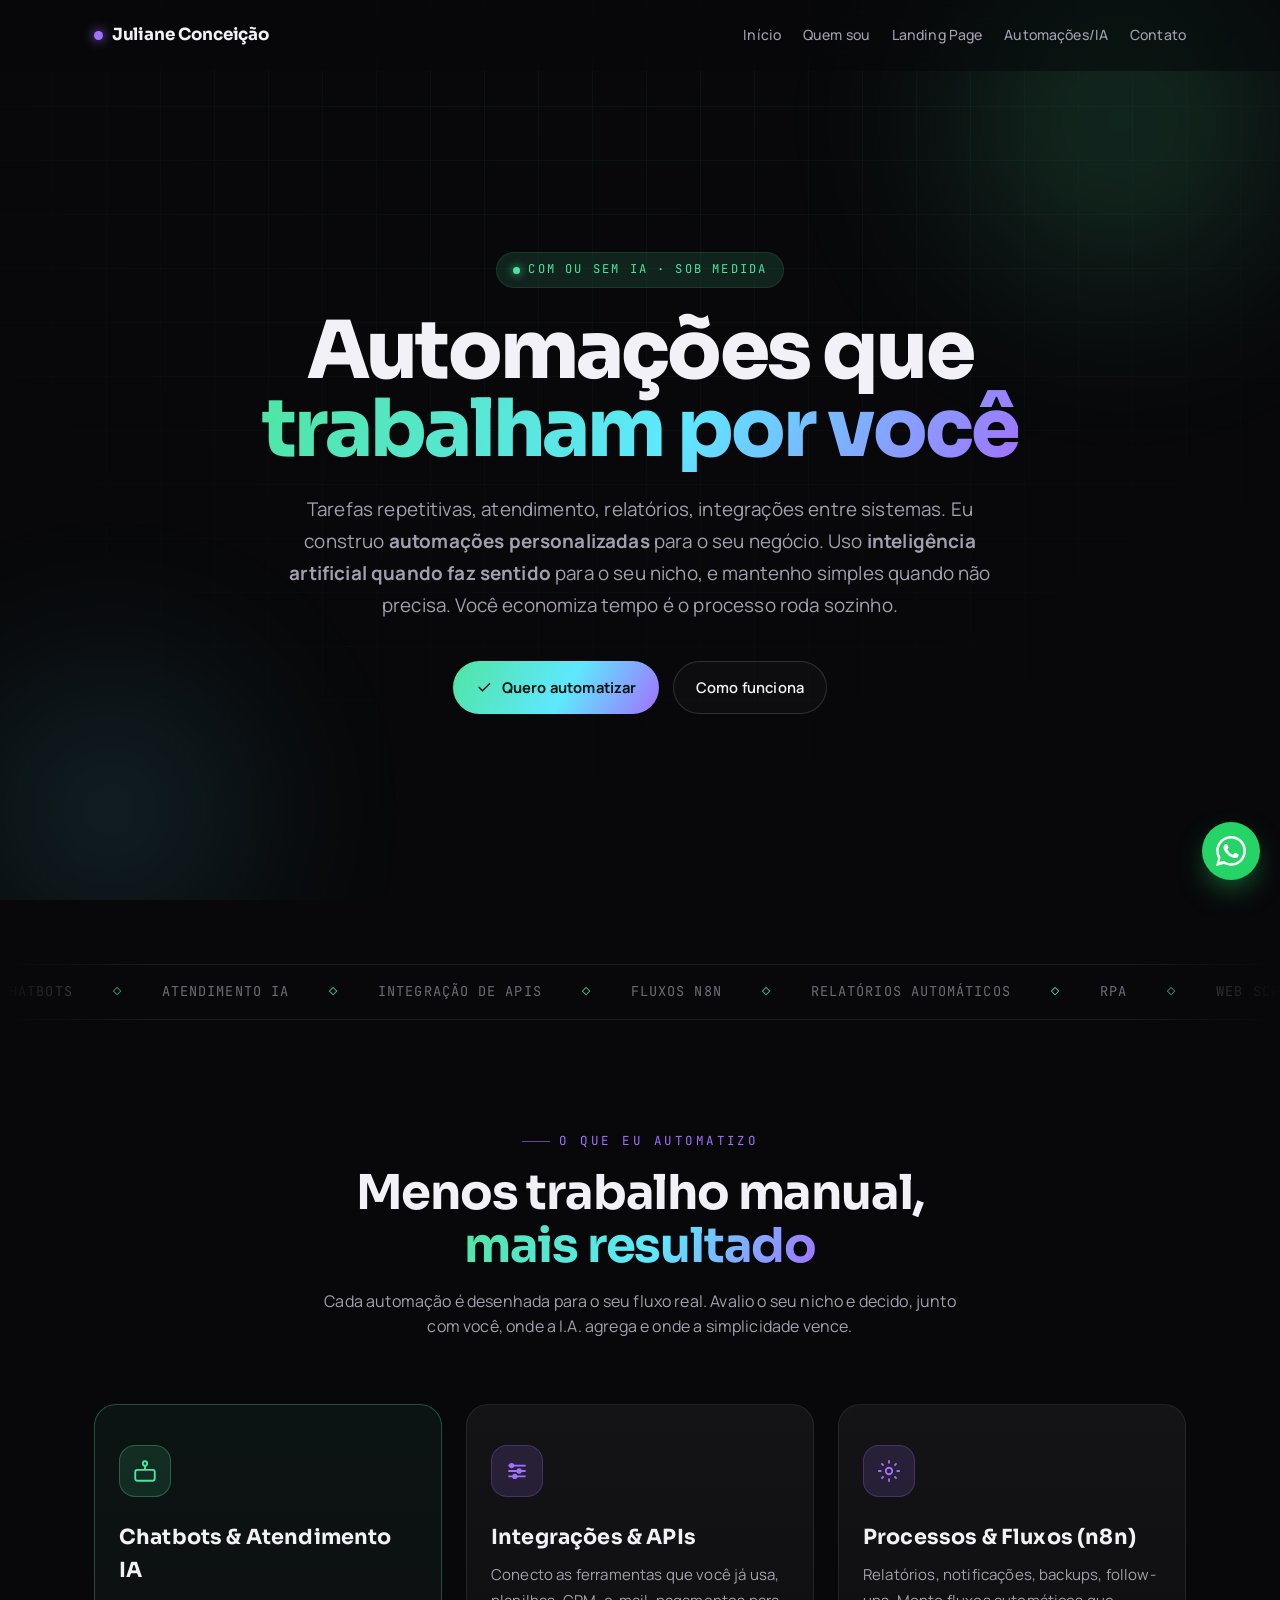
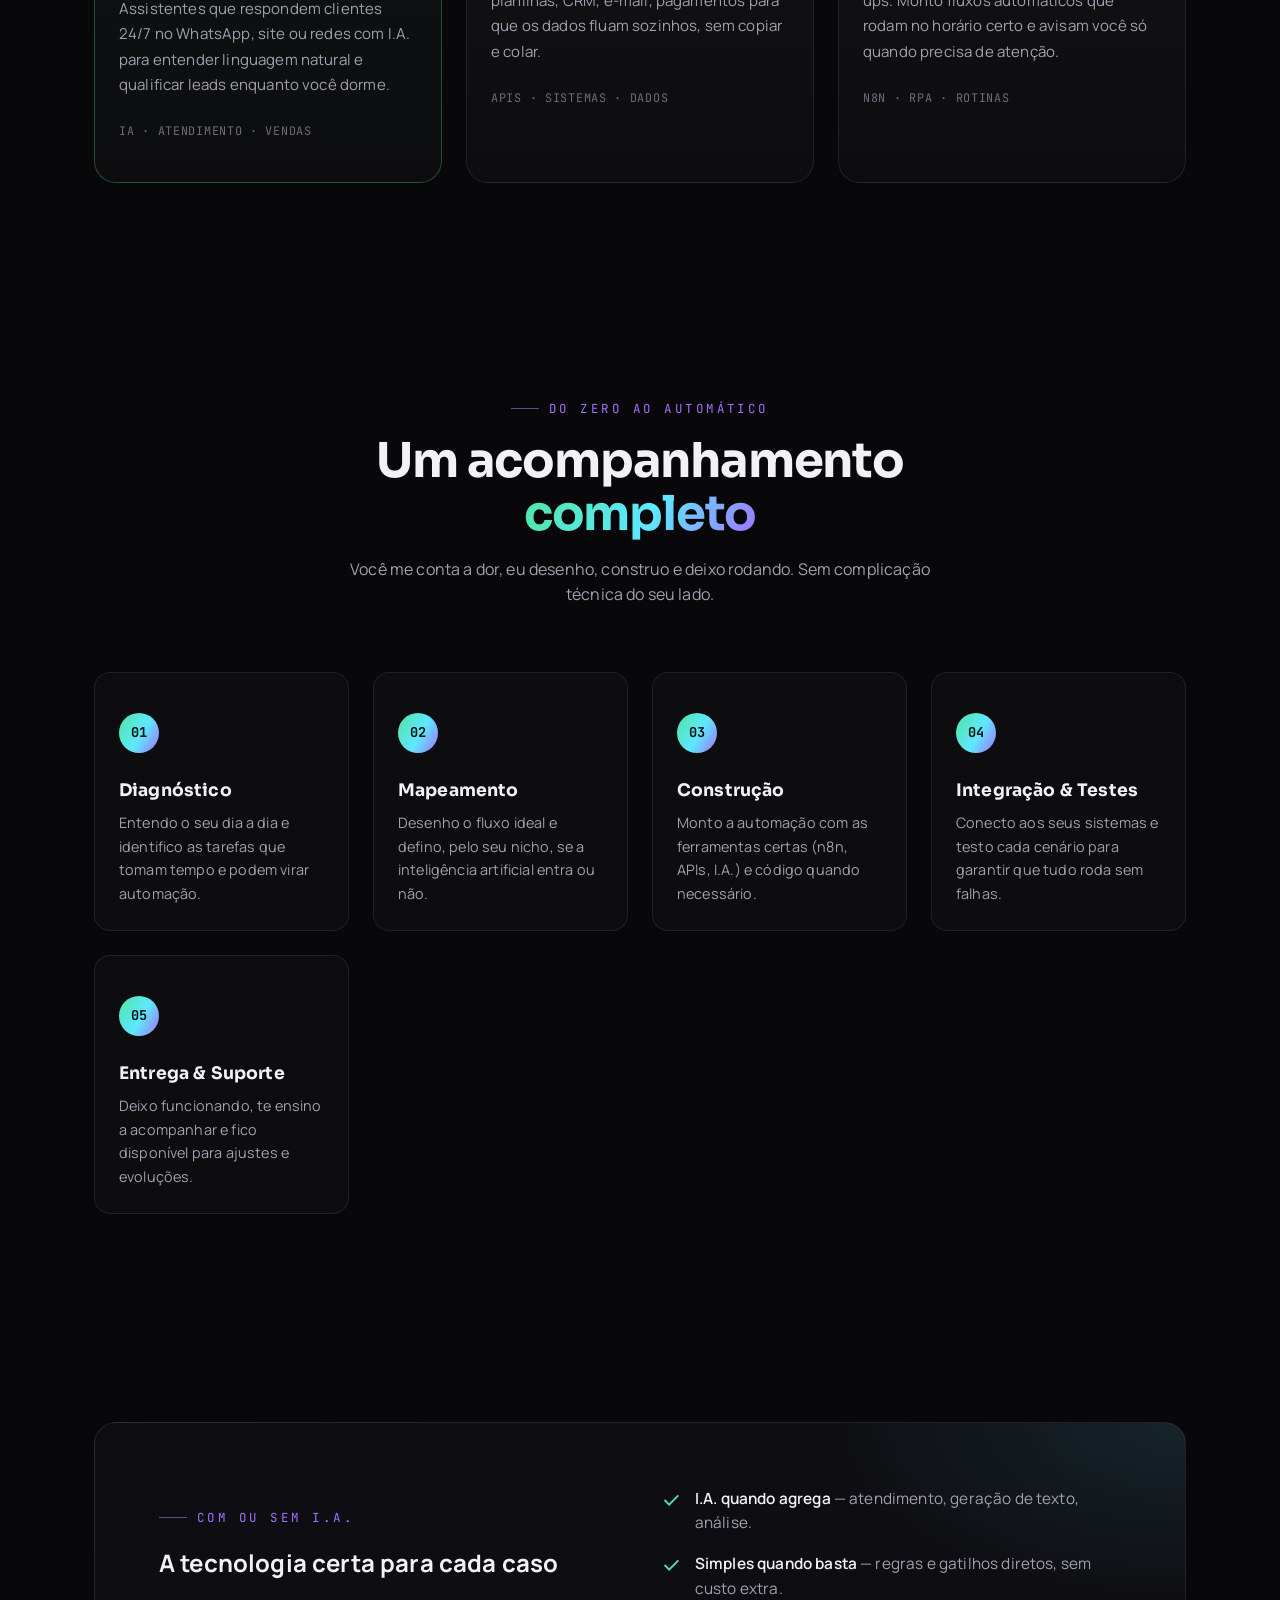
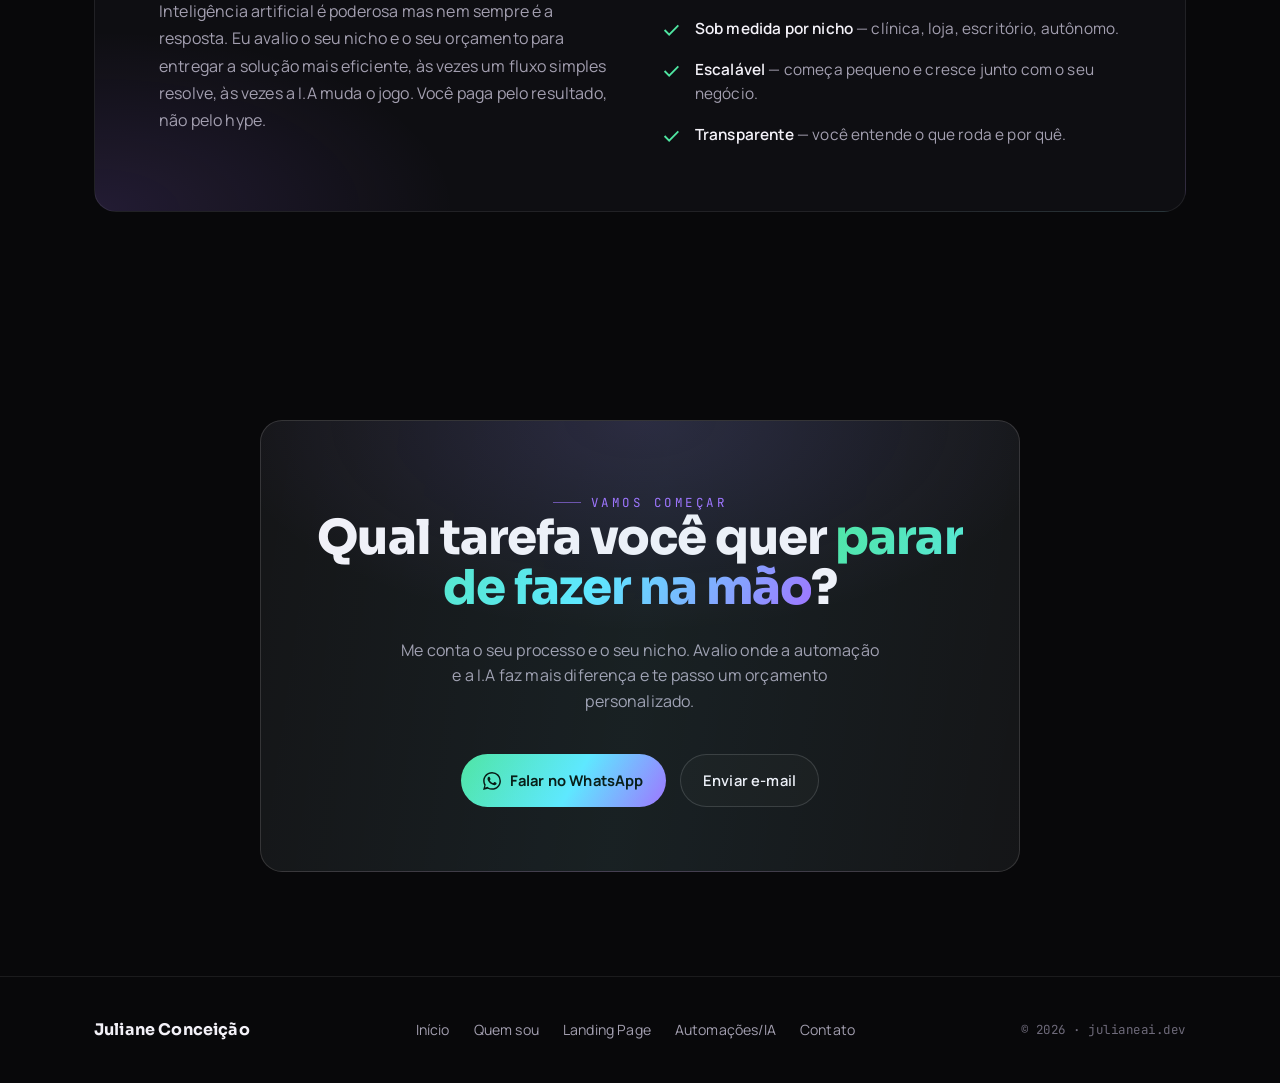
==== commit b602b94e: "Update automacoes.html" ====
--- a/automacoes.html
+++ b/automacoes.html
@@ -226,7 +226,7 @@
                         <div class="footer-links">
                 <a href="index.html">Início</a>
                 <a href="quem-sou.html">Quem sou</a>
-                <a href="landpages.html">Landpages</a>
+                <a href="landingpage.html">Landing Page</a>
                 <a href="automacoes.html">Automações/IA</a>
                 <a href="index.html#contato">Contato</a>
             </div>
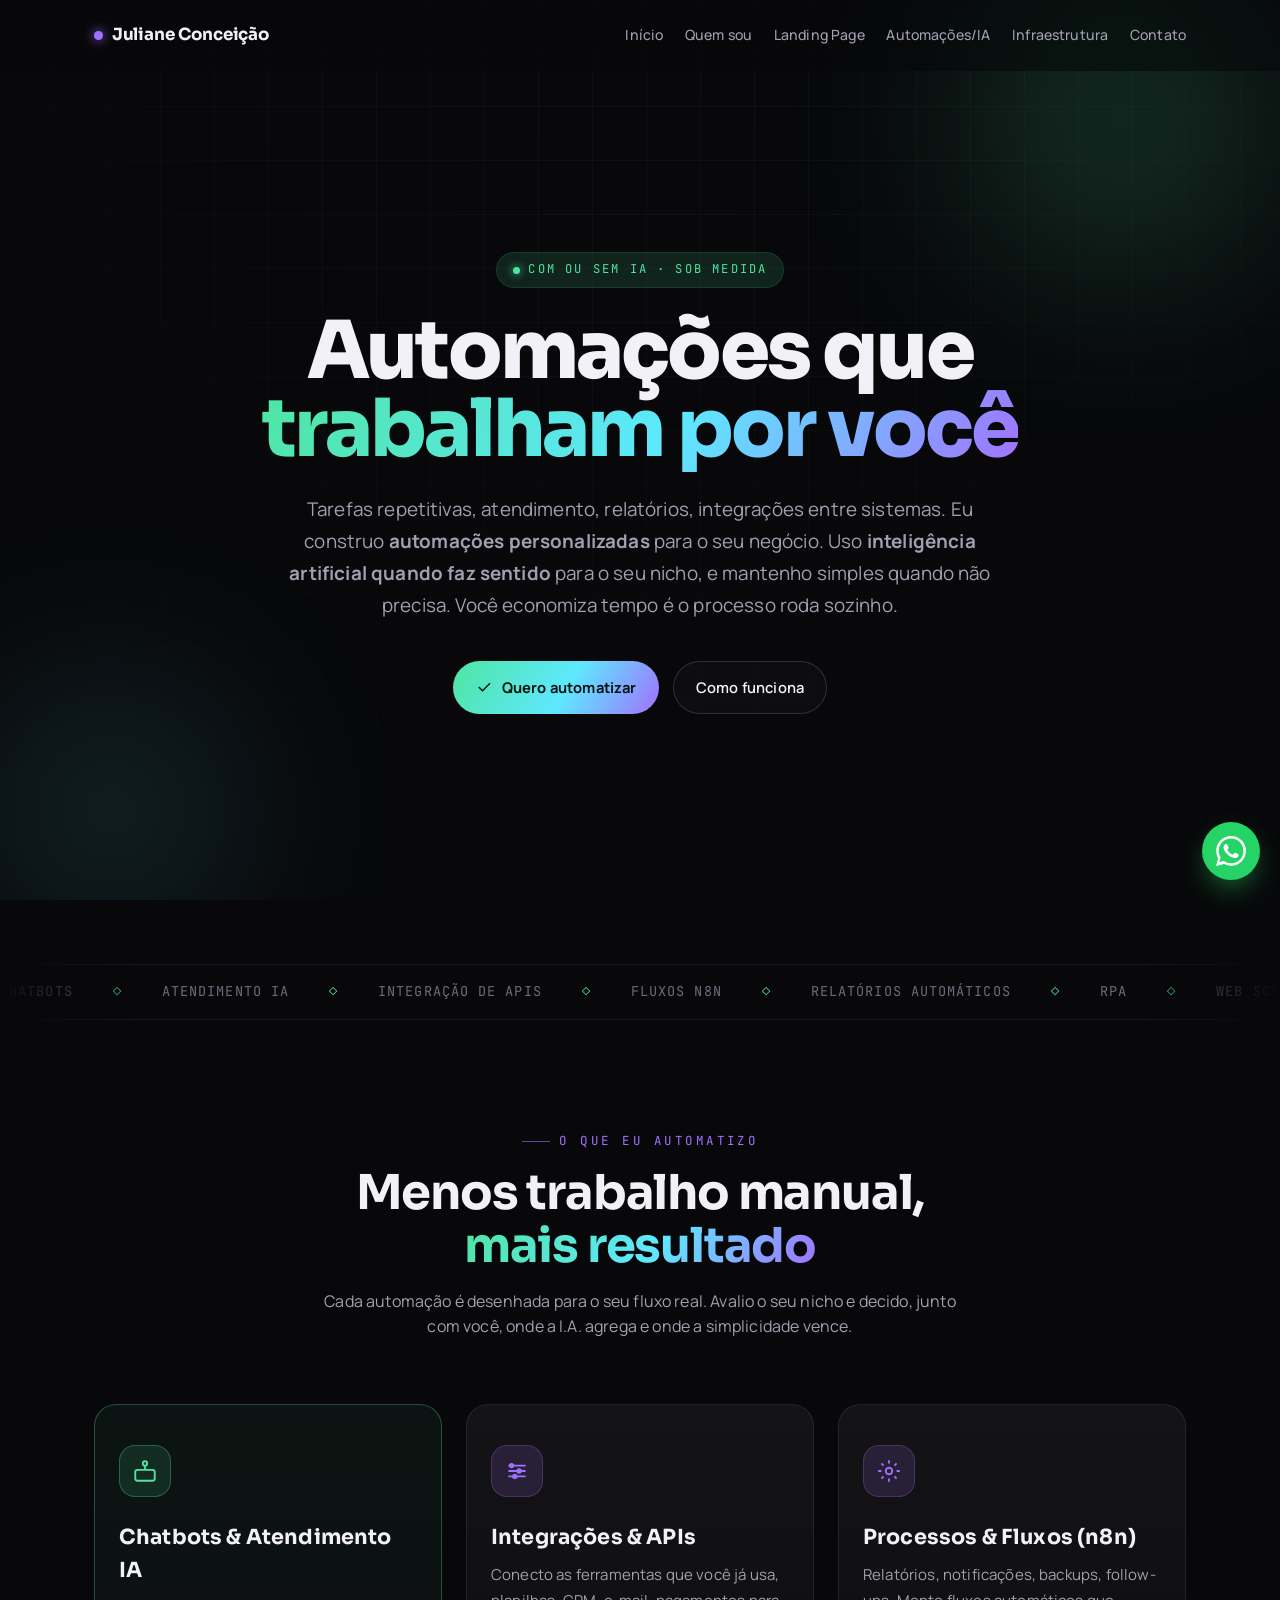
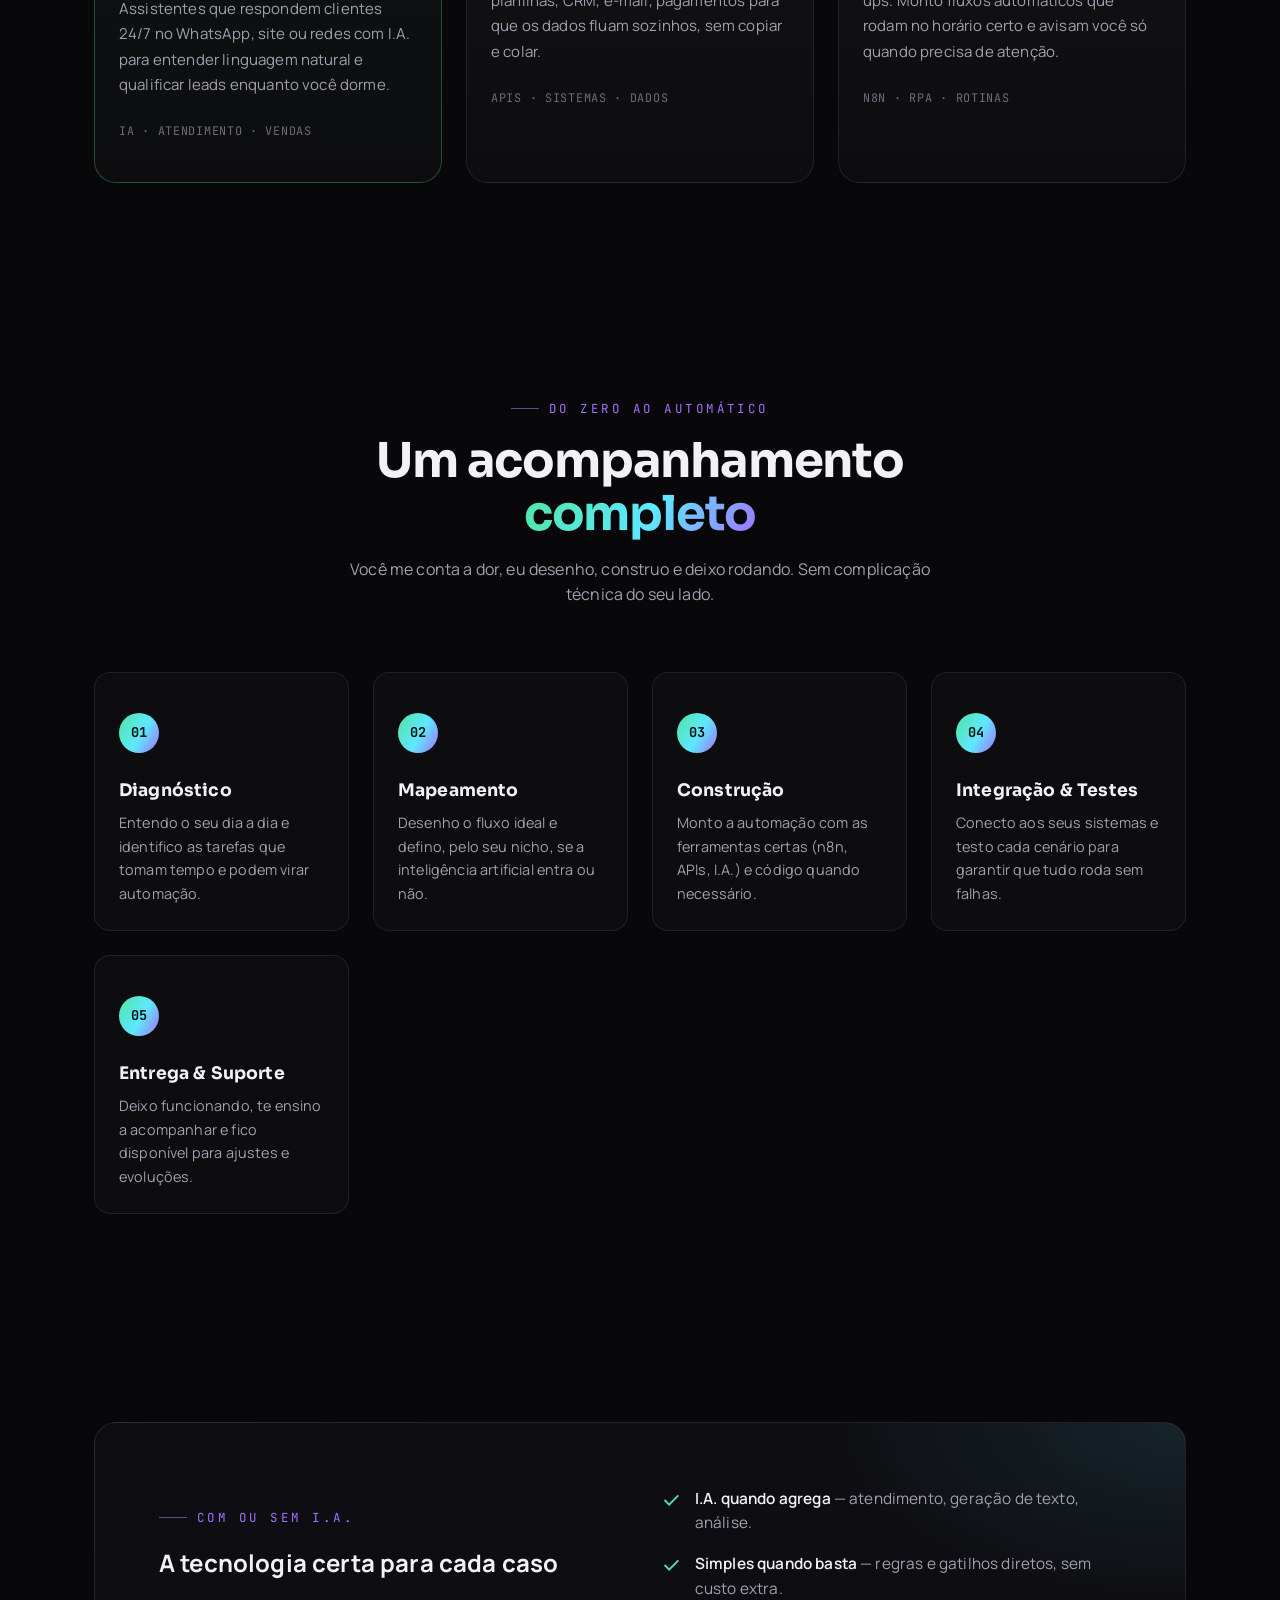
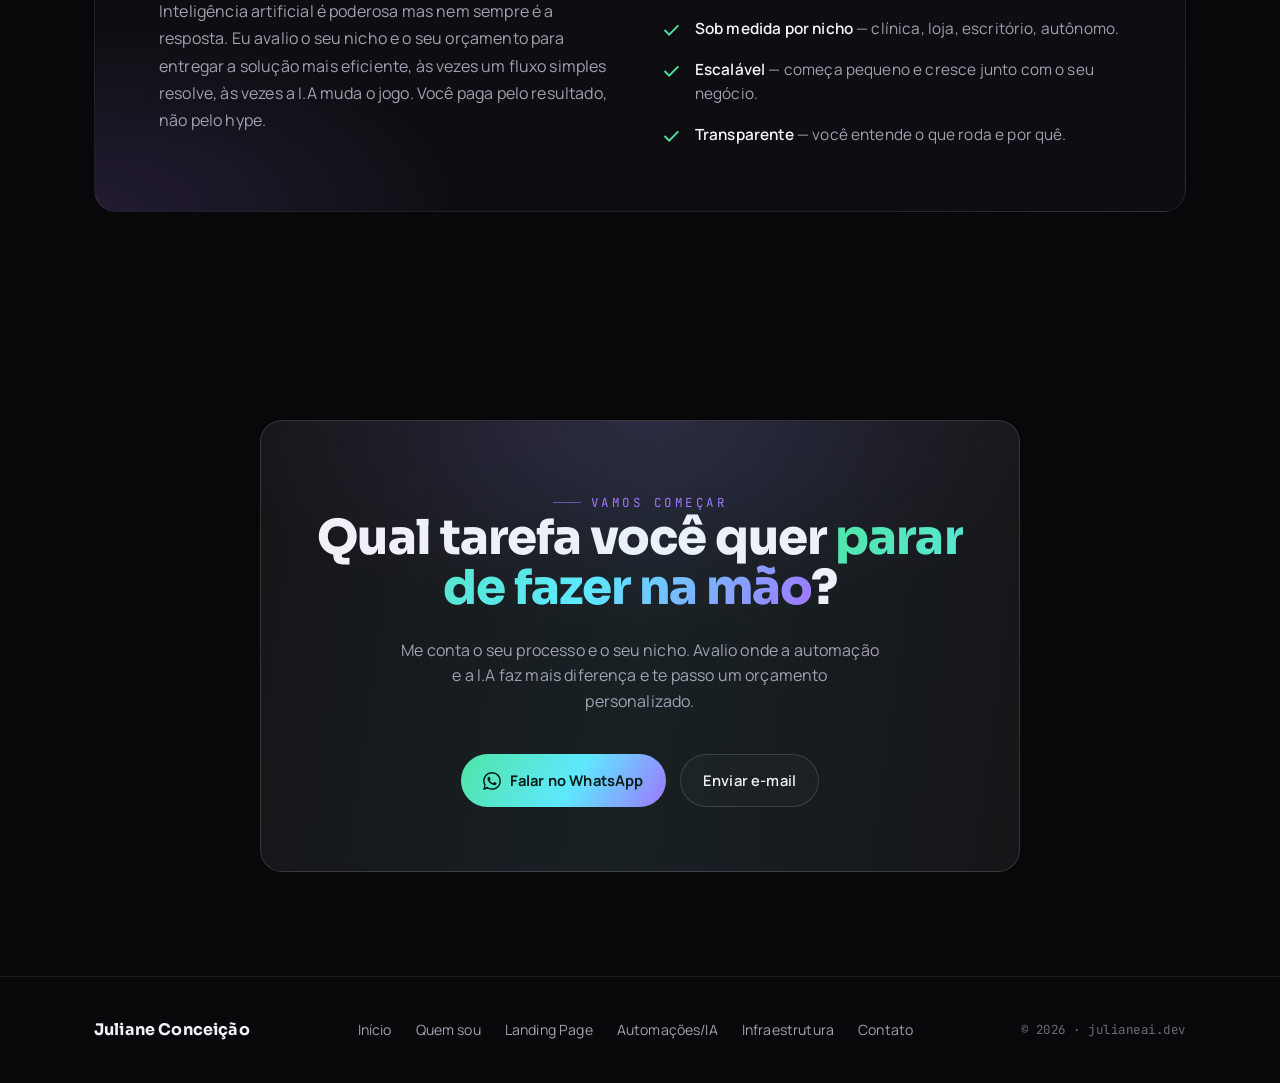
==== commit 2cc1c8a7: "Update automacoes.html" ====
--- a/automacoes.html
+++ b/automacoes.html
@@ -36,6 +36,7 @@
                 <li><a href="quem-sou.html" class="nav-link">Quem sou</a></li>
                 <li><a href="landingpage.html" class="nav-link">Landing Page</a></li>
                 <li><a href="automacoes.html" class="nav-link">Automações/IA</a></li>
+                <li><a href="infraestrutura.html" class="nav-link">Infraestrutura</a></li>
                 <li><a href="index.html#contato" class="nav-link">Contato</a></li>
             </ul>
         </div>
@@ -228,6 +229,7 @@
                 <a href="quem-sou.html">Quem sou</a>
                 <a href="landingpage.html">Landing Page</a>
                 <a href="automacoes.html">Automações/IA</a>
+                <a href="infraestrutura.html">Infraestrutura</a>
                 <a href="index.html#contato">Contato</a>
             </div>
             <span class="footer-meta">© 2026 · julianeai.dev</span>
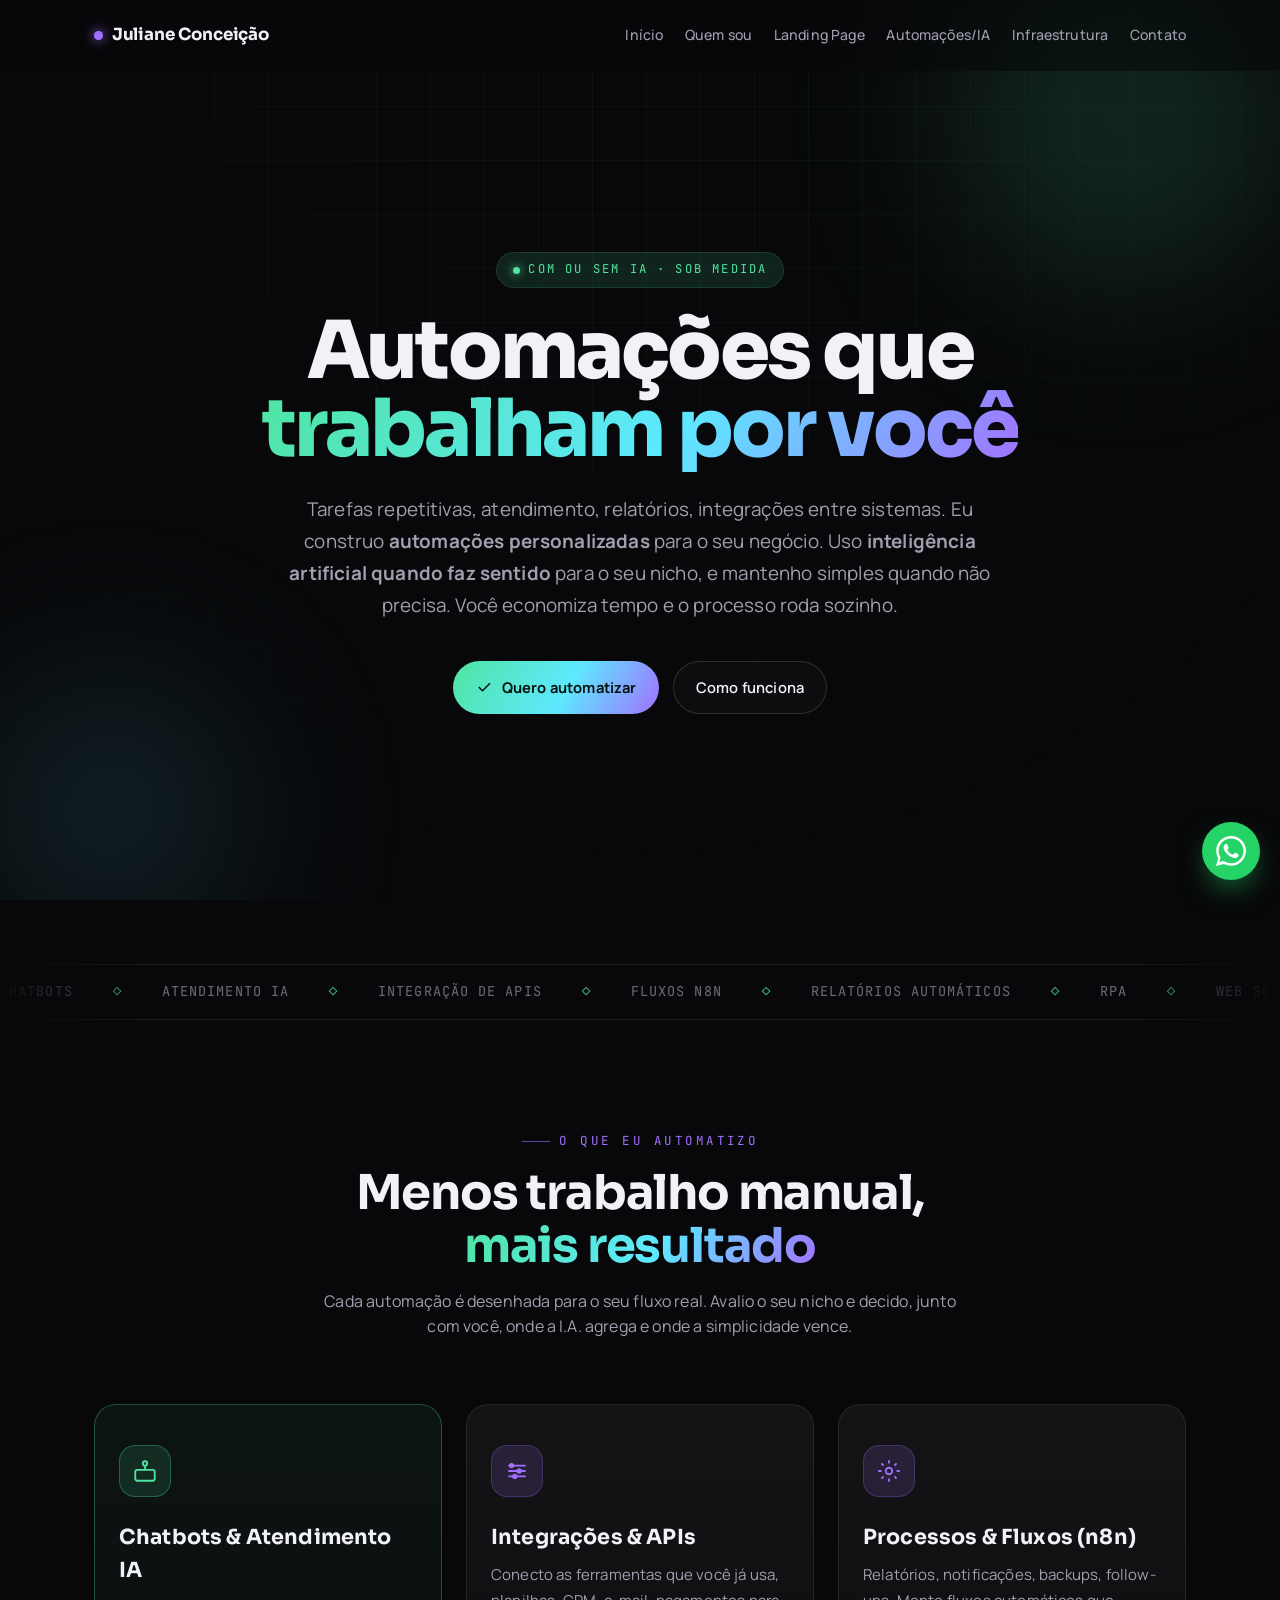
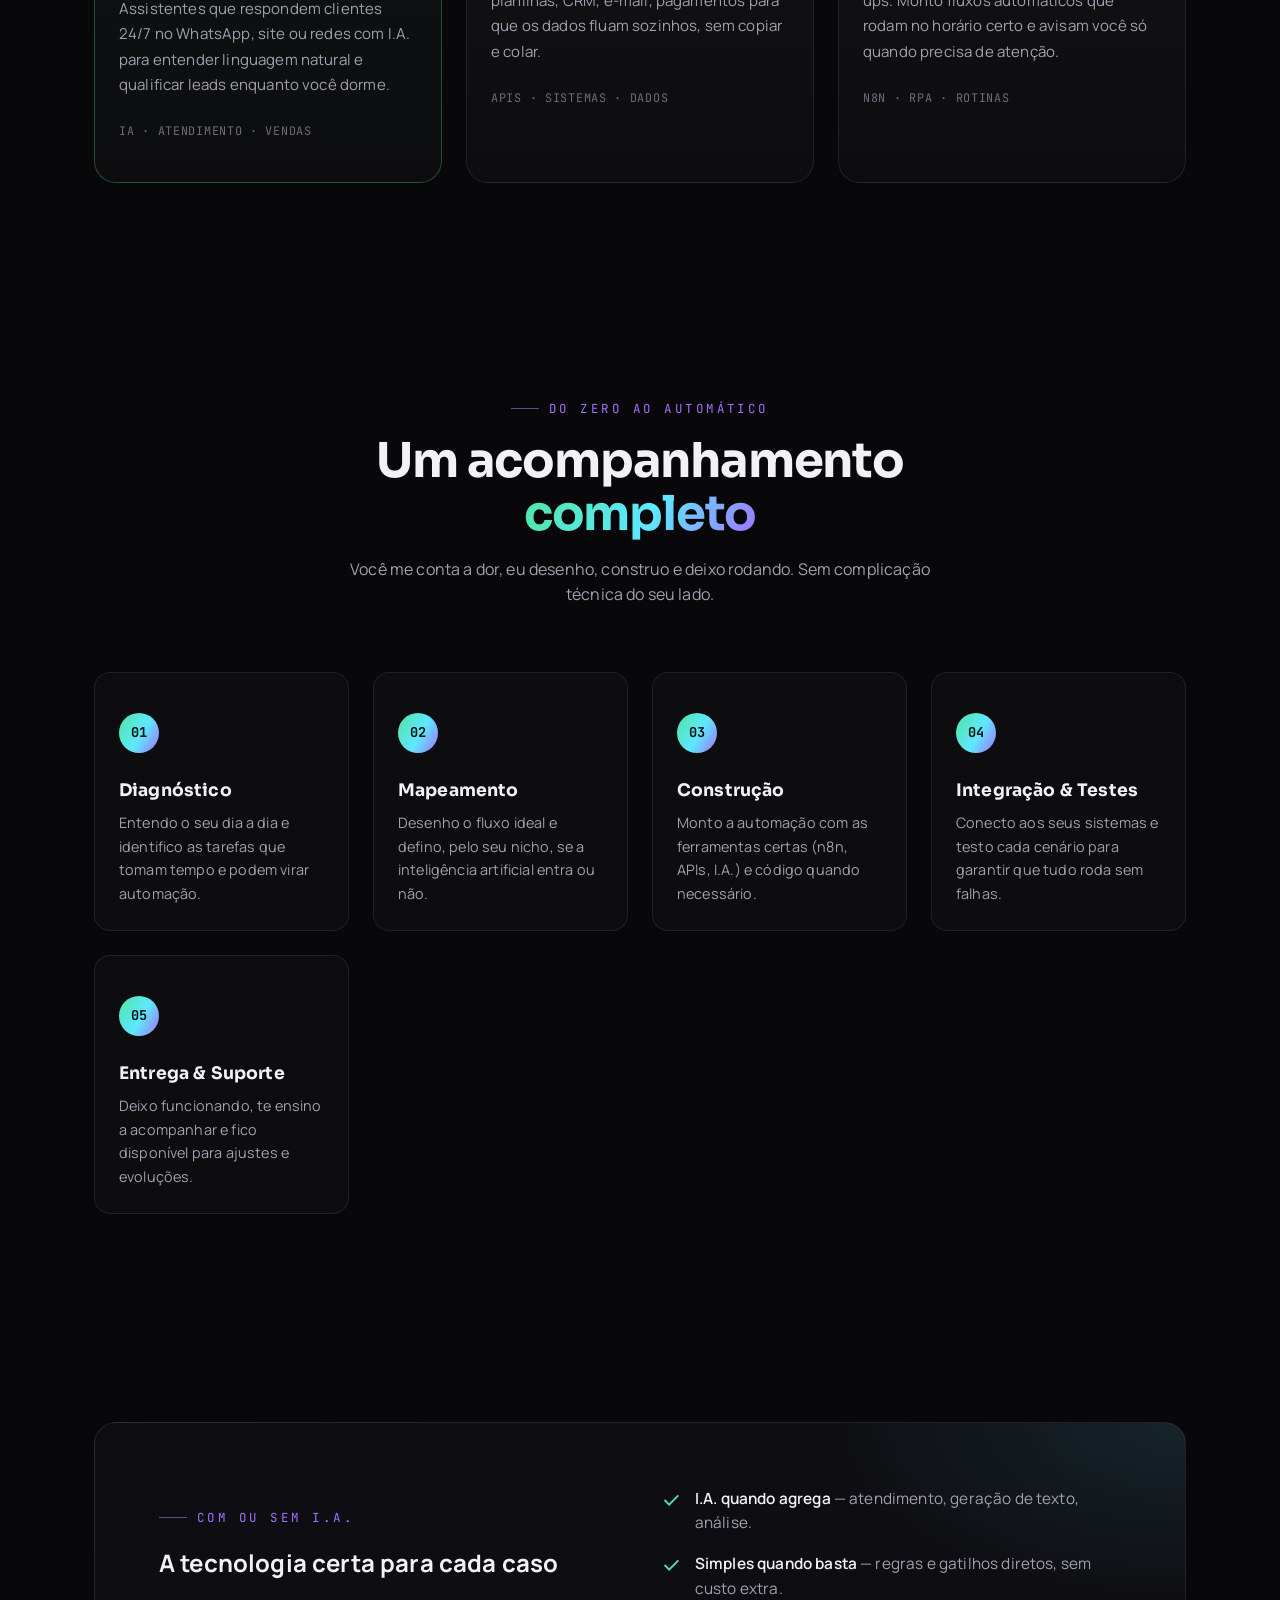
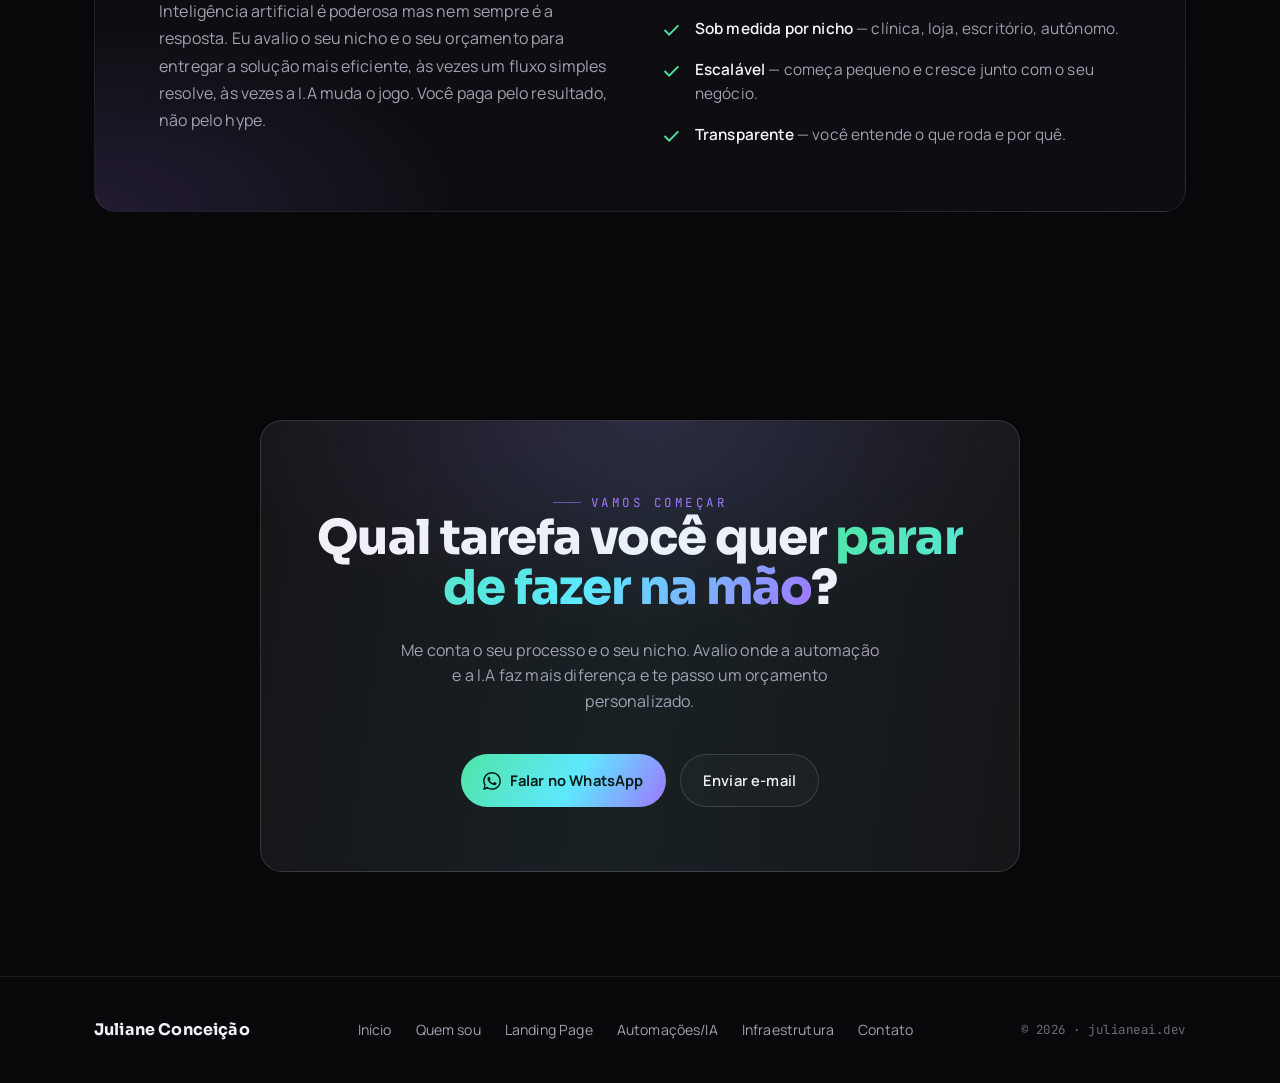
==== commit 381ccc1f: "Update viewport meta tag and fix typos" ====
--- a/automacoes.html
+++ b/automacoes.html
@@ -2,7 +2,8 @@
 <html lang="pt-BR">
 <head>
     <meta charset="UTF-8">
-    <meta name="viewport" content="width=device-width, initial-scale=1.0">
+    <meta name="viewport" content="width=device-width, initial-scale=1.0, viewport-fit=cover">
+    <meta name="theme-color" content="#08080A">
     <title>Automações & I.A. — Personalizadas por Nicho | Juliane Conceição</title>
     <link rel="icon" type="image/jpeg" href="img/favicon.jpg">
     <meta name="description" content="Automações personalizadas para o seu negócio — com ou sem inteligência artificial, de acordo com o seu nicho. Chatbots, integrações, fluxos n8n e processos automáticos do zero à entrega.">
@@ -28,7 +29,7 @@
     <nav class="nav" id="nav">
         <div class="nav-container">
             <a href="index.html" class="nav-brand"><span class="dot"></span> Juliane Conceição</a>
-            <button class="nav-toggle" id="navToggle" aria-label="Abrir menu" aria-expanded="false">
+            <button class="nav-toggle" id="navToggle" type="button" aria-label="Abrir menu" aria-controls="navMenu" aria-expanded="false">
                 <span></span><span></span><span></span>
             </button>
                         <ul class="nav-menu" id="navMenu">
@@ -55,7 +56,7 @@
                     Tarefas repetitivas, atendimento, relatórios, integrações entre sistemas. Eu construo
                     <strong>automações personalizadas</strong> para o seu negócio. Uso
                     <strong>inteligência artificial quando faz sentido</strong> para o seu nicho, e mantenho
-                    simples quando não precisa. Você economiza tempo é o processo roda sozinho.
+                    simples quando não precisa. Você economiza tempo e o processo roda sozinho.
                 </p>
                 <div class="lp-cta-row reveal">
                     <a href="#orcamento" class="btn btn-future">
@@ -214,7 +215,7 @@
                             <svg width="18" height="18" viewBox="0 0 24 24" fill="currentColor"><path d="M.057 24l1.687-6.163a11.867 11.867 0 0 1-1.587-5.946C.16 5.335 5.495 0 12.05 0a11.817 11.817 0 0 1 8.413 3.488 11.824 11.824 0 0 1 3.48 8.414c-.003 6.557-5.338 11.892-11.893 11.892a11.9 11.9 0 0 1-5.688-1.448L.057 24zm6.597-3.807c1.676.995 3.276 1.591 5.392 1.592 5.448 0 9.886-4.434 9.889-9.885.002-5.462-4.415-9.89-9.881-9.892-5.452 0-9.887 4.434-9.889 9.884a9.86 9.86 0 0 0 1.51 5.26l-.999 3.648 3.978-1.052zm11.387-5.464c-.074-.124-.272-.198-.57-.347-.297-.149-1.758-.868-2.031-.967-.272-.099-.47-.149-.669.149-.198.297-.768.967-.941 1.165-.173.198-.347.223-.644.074-.297-.149-1.255-.462-2.39-1.475-.883-.788-1.48-1.761-1.653-2.059-.173-.297-.018-.458.13-.606.134-.133.297-.347.446-.521.151-.172.2-.296.3-.495.099-.198.05-.372-.025-.521-.075-.148-.669-1.611-.916-2.206-.242-.579-.487-.501-.669-.51l-.57-.01c-.198 0-.52.074-.792.372s-1.04 1.016-1.04 2.479 1.065 2.876 1.213 3.074c.149.198 2.095 3.2 5.076 4.487.709.306 1.263.489 1.694.626.712.226 1.36.194 1.872.118.571-.085 1.758-.719 2.006-1.413.247-.694.247-1.289.173-1.413z"/></svg>
                             Falar no WhatsApp
                         </a>
-                        <a href="mailto:julianecdossantossi@gmail.com?subject=Quero%20uma%20automa%C3%A7%C3%A3o&body=Ol%C3%A1%20Juliane!%20Tenho%20interesse%20em%20uma%20automa%C3%A7%C3%A3o.%20Meu%20nicho%20%C3%A9..." class="btn">Enviar e-mail</a>
+                        <a href="mailto:contato@julianeai.dev?subject=Quero%20uma%20automa%C3%A7%C3%A3o&body=Ol%C3%A1%20Juliane!%20Tenho%20interesse%20em%20uma%20automa%C3%A7%C3%A3o.%20Meu%20nicho%20%C3%A9..." class="btn">Enviar e-mail</a>
                     </div>
                 </div>
             </div>
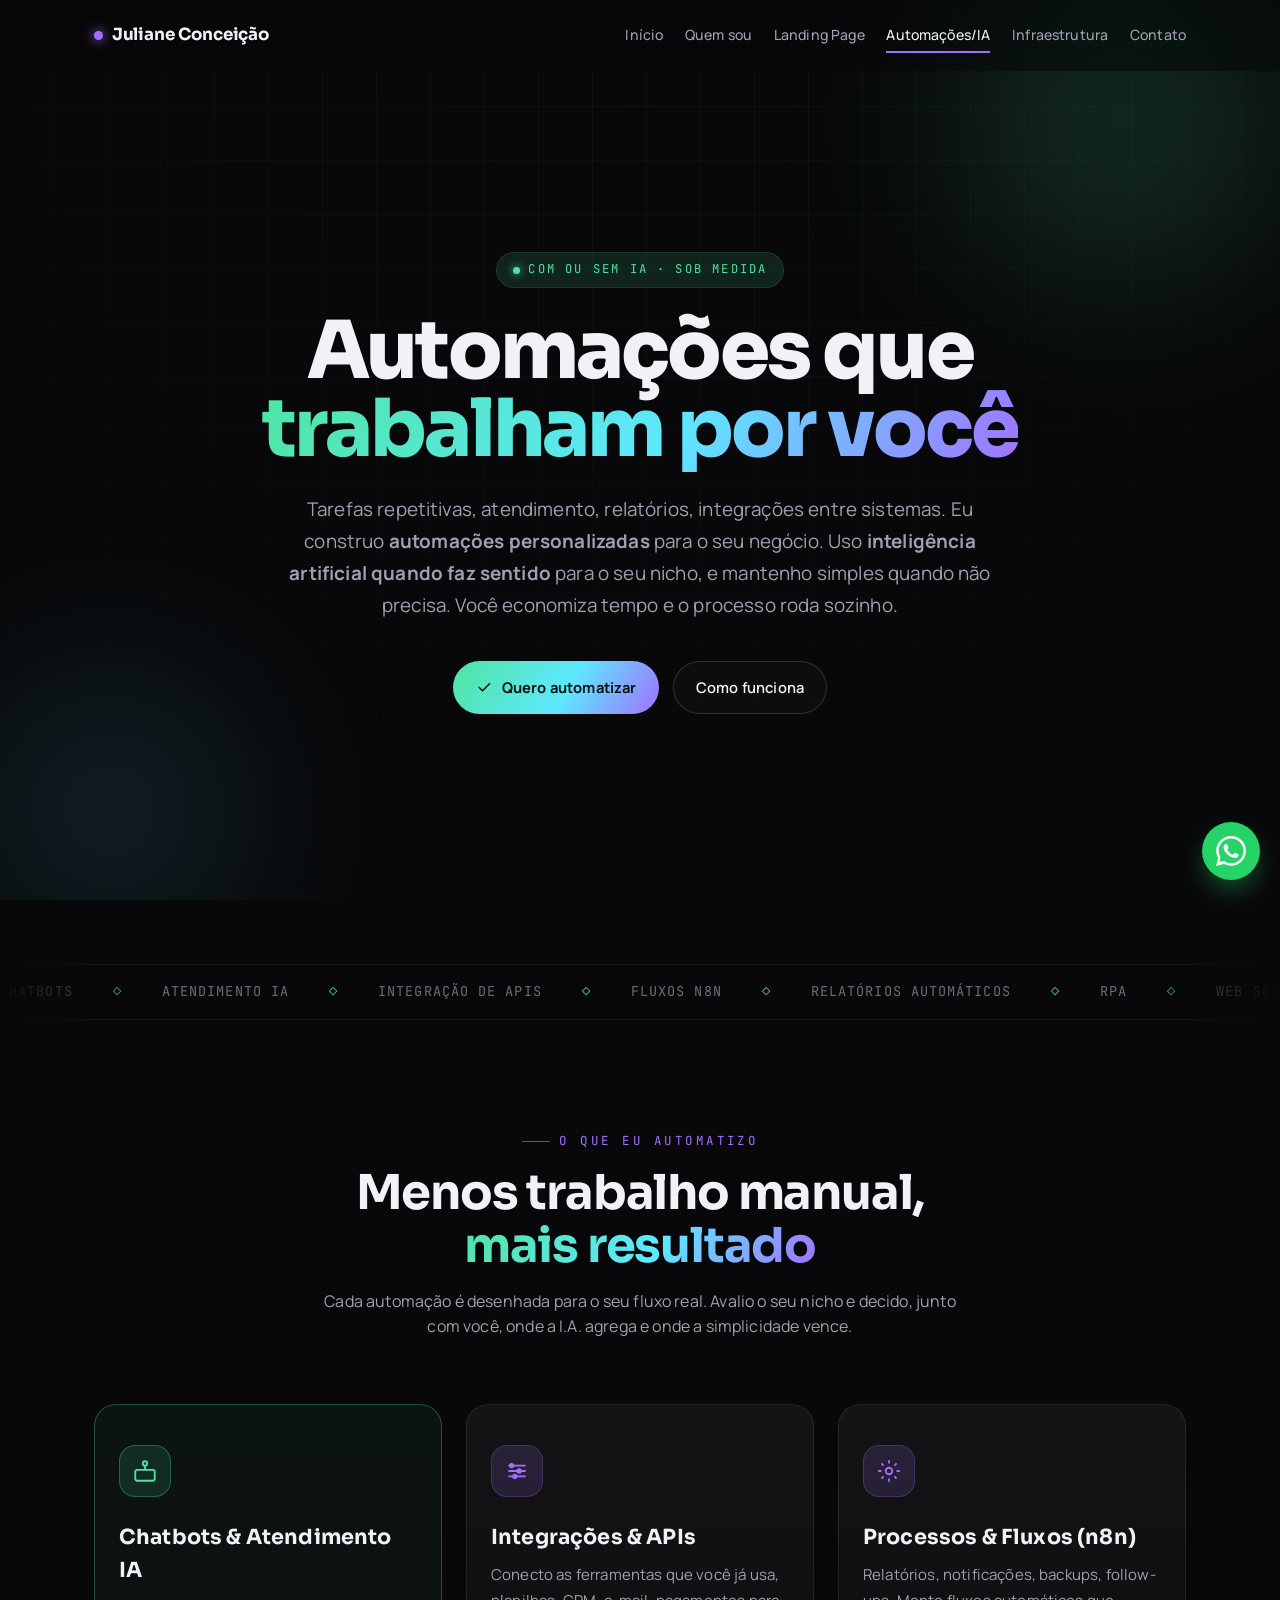
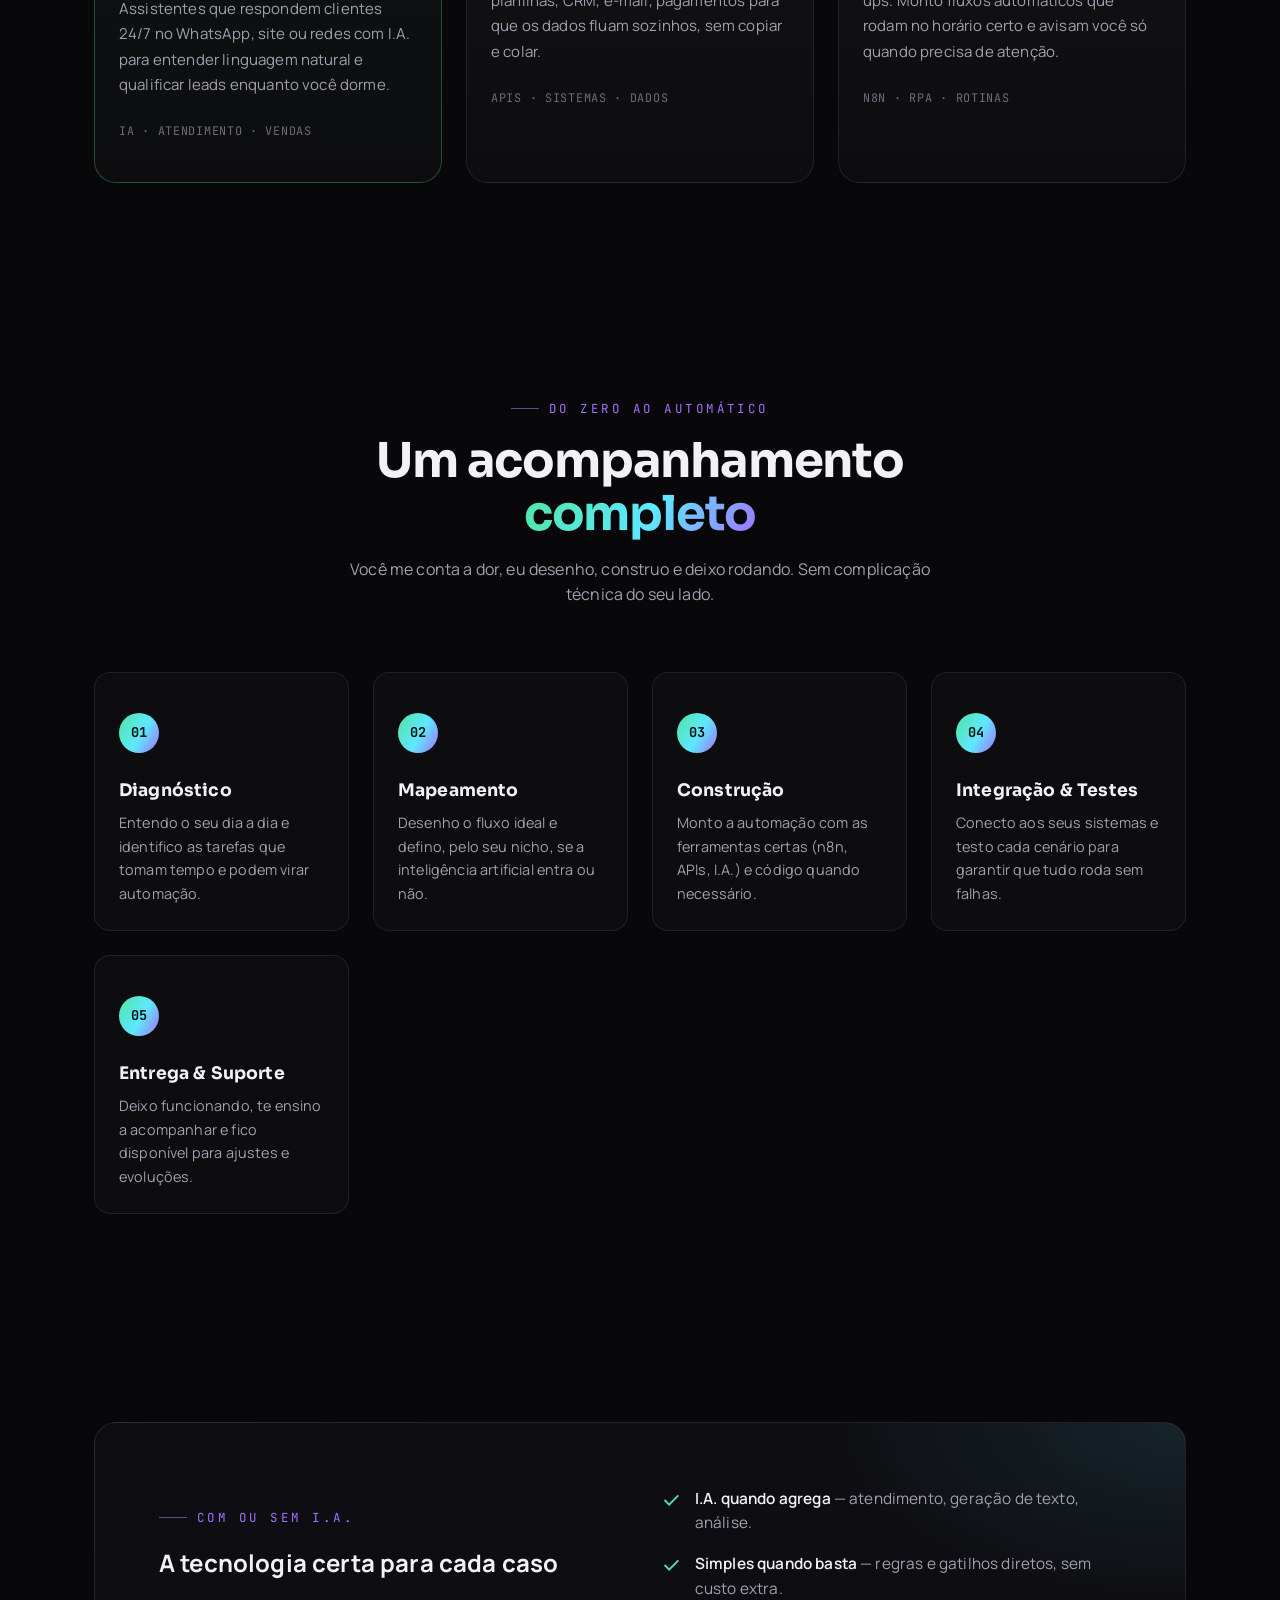
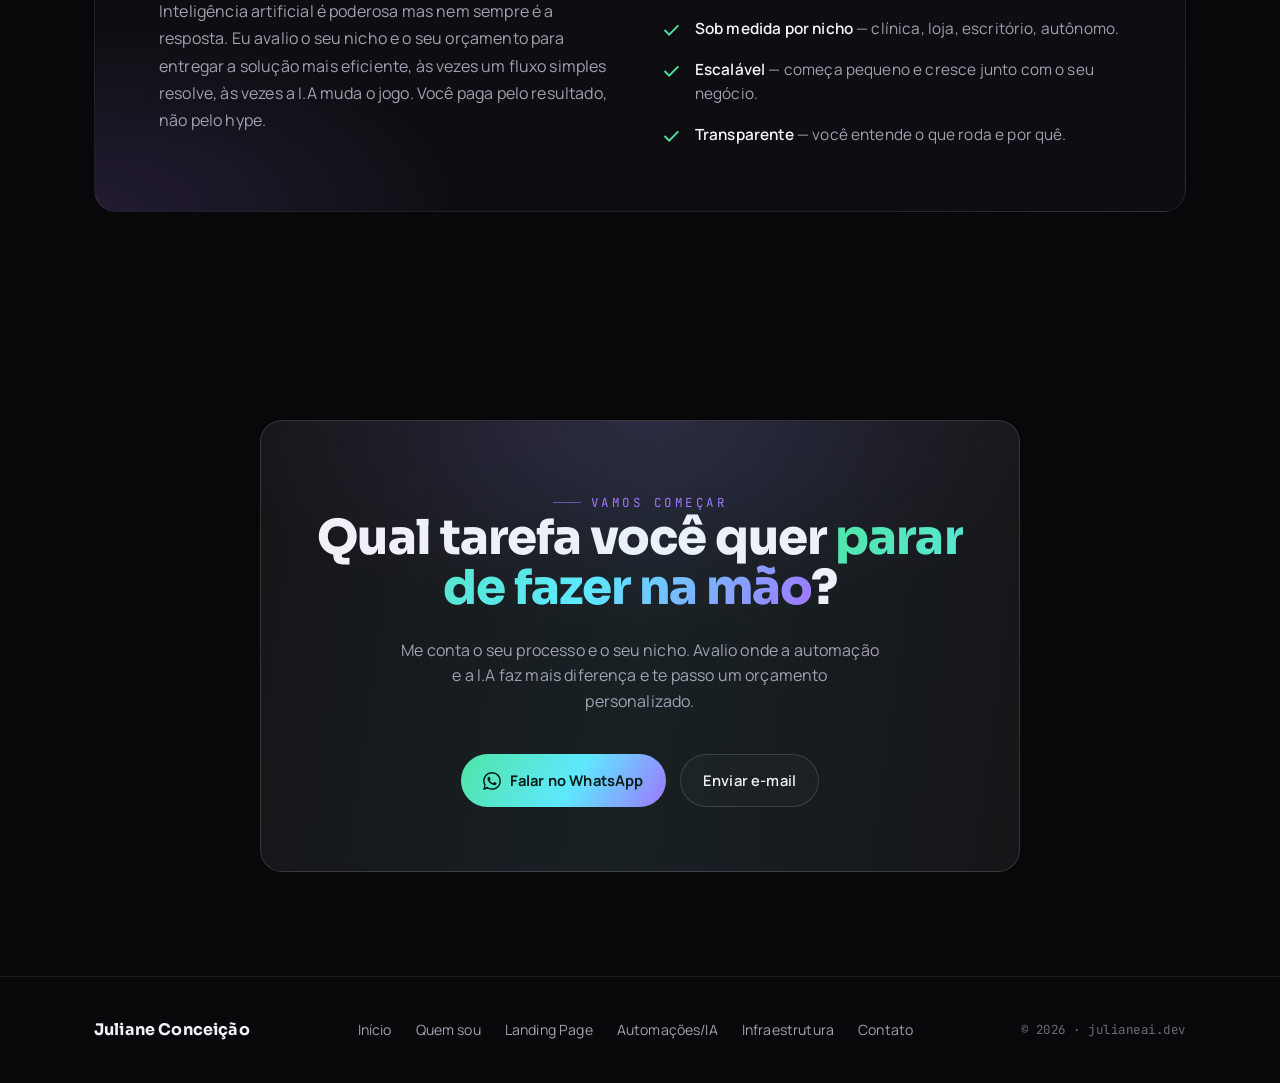
==== commit faa951a4: "Update links to use root-relative paths" ====
--- a/automacoes.html
+++ b/automacoes.html
@@ -3,6 +3,7 @@
 <head>
     <meta charset="UTF-8">
     <meta name="viewport" content="width=device-width, initial-scale=1.0, viewport-fit=cover">
+    <link rel="canonical" href="https://julianeai.dev/automacoes.html">
     <meta name="theme-color" content="#08080A">
     <title>Automações & I.A. — Personalizadas por Nicho | Juliane Conceição</title>
     <link rel="icon" type="image/jpeg" href="img/favicon.jpg">
@@ -28,17 +29,17 @@
     <!-- NAV -->
     <nav class="nav" id="nav">
         <div class="nav-container">
-            <a href="index.html" class="nav-brand"><span class="dot"></span> Juliane Conceição</a>
+            <a href="/" class="nav-brand"><span class="dot"></span> Juliane Conceição</a>
             <button class="nav-toggle" id="navToggle" type="button" aria-label="Abrir menu" aria-controls="navMenu" aria-expanded="false">
                 <span></span><span></span><span></span>
             </button>
                         <ul class="nav-menu" id="navMenu">
-                <li><a href="index.html" class="nav-link">Início</a></li>
+                <li><a href="/" class="nav-link">Início</a></li>
                 <li><a href="quem-sou.html" class="nav-link">Quem sou</a></li>
                 <li><a href="landingpage.html" class="nav-link">Landing Page</a></li>
                 <li><a href="automacoes.html" class="nav-link">Automações/IA</a></li>
                 <li><a href="infraestrutura.html" class="nav-link">Infraestrutura</a></li>
-                <li><a href="index.html#contato" class="nav-link">Contato</a></li>
+                <li><a href="/#contato" class="nav-link">Contato</a></li>
             </ul>
         </div>
     </nav>
@@ -226,12 +227,12 @@
         <div class="container footer-inner">
             <span class="footer-brand">Juliane Conceição</span>
                         <div class="footer-links">
-                <a href="index.html">Início</a>
+                <a href="/">Início</a>
                 <a href="quem-sou.html">Quem sou</a>
                 <a href="landingpage.html">Landing Page</a>
                 <a href="automacoes.html">Automações/IA</a>
                 <a href="infraestrutura.html">Infraestrutura</a>
-                <a href="index.html#contato">Contato</a>
+                <a href="/#contato">Contato</a>
             </div>
             <span class="footer-meta">© 2026 · julianeai.dev</span>
         </div>
--- a/css/style.css
+++ b/css/style.css
@@ -1480,3 +1480,511 @@
     .about-hero-grid { grid-template-columns: 1fr; gap: var(--space-lg); }
     .about-photo { order: -1; max-width: 460px; margin: 0 auto; width: 100%; }
 }
+
+
+/* =====================================================================
+   RESPONSIVIDADE REFORCADA — desktop, tablet e mobile
+   ===================================================================== */
+
+/* Evita estouro horizontal causado por imagens, textos e grids. */
+html {
+    width: 100%;
+    overflow-x: hidden;
+    scroll-padding-top: 86px;
+}
+
+body {
+    width: 100%;
+    min-width: 0;
+}
+
+body.menu-open {
+    overflow: hidden;
+    touch-action: none;
+}
+
+main,
+header,
+section,
+footer,
+.container,
+.nav-container,
+.hero-grid,
+.about-hero-grid,
+.lp-method-grid,
+.projects-grid,
+.lp-services,
+.lp-process,
+.journey-grid {
+    min-width: 0;
+}
+
+img,
+svg,
+video,
+canvas,
+iframe {
+    max-width: 100%;
+}
+
+img {
+    height: auto;
+}
+
+h1,
+h2,
+h3,
+h4,
+p,
+a,
+span {
+    overflow-wrap: break-word;
+}
+
+/* Grids fluidos: também funcionam em celulares abaixo de 320 px. */
+.projects-grid {
+    grid-template-columns: repeat(auto-fit, minmax(min(100%, 280px), 1fr));
+}
+
+.lp-services {
+    grid-template-columns: repeat(auto-fit, minmax(min(100%, 270px), 1fr));
+}
+
+.lp-process {
+    grid-template-columns: repeat(auto-fit, minmax(min(100%, 210px), 1fr));
+}
+
+.journey-grid {
+    grid-template-columns: repeat(auto-fit, minmax(min(100%, 220px), 1fr));
+}
+
+/* Melhora a distribuição do cabeçalho em larguras intermediárias. */
+.nav-brand {
+    min-width: 0;
+    flex-shrink: 1;
+}
+
+.nav-menu {
+    min-width: 0;
+}
+
+.nav-toggle {
+    min-width: 44px;
+    min-height: 44px;
+    align-items: center;
+    justify-content: center;
+    touch-action: manipulation;
+}
+
+.nav-link,
+.btn,
+.carousel-btn,
+.carousel-dots button,
+.wpp-float {
+    touch-action: manipulation;
+    -webkit-tap-highlight-color: transparent;
+}
+
+.hero-badges {
+    display: flex;
+    align-items: center;
+    flex-wrap: wrap;
+    gap: .9rem;
+    margin-top: var(--space-md);
+}
+
+.hero-badges a {
+    display: inline-flex;
+    border-radius: 12px;
+}
+
+.email-link {
+    max-width: 100%;
+    overflow-wrap: anywhere;
+}
+
+.footer-links {
+    flex-wrap: wrap;
+    justify-content: center;
+    row-gap: .6rem;
+}
+
+/* Tablet e notebooks compactos. */
+@media (max-width: 1100px) {
+    .nav-container {
+        padding-inline: 1.25rem;
+    }
+
+    .nav-menu {
+        gap: .95rem;
+    }
+
+    .nav-link {
+        font-size: .83rem;
+    }
+
+    .hero-grid,
+    .about-hero-grid {
+        gap: 2rem;
+    }
+}
+
+@media (max-width: 920px) {
+    .nav {
+        background: rgba(8, 8, 10, .88);
+    }
+
+    .nav-container {
+        height: 66px;
+    }
+
+    .nav-menu {
+        inset: 66px 0 auto 0;
+        max-height: calc(100dvh - 66px);
+        padding: .75rem 1rem calc(1rem + env(safe-area-inset-bottom));
+        overscroll-behavior: contain;
+        box-shadow: 0 22px 45px rgba(0, 0, 0, .35);
+    }
+
+    .nav-menu li {
+        border-bottom: 1px solid var(--line);
+    }
+
+    .nav-menu li:last-child {
+        border-bottom: 0;
+    }
+
+    .nav-link {
+        min-height: 46px;
+        display: flex;
+        align-items: center;
+        font-size: .98rem;
+        padding: .7rem .25rem;
+    }
+
+    .nav-link::after {
+        bottom: 6px;
+    }
+
+    .hero,
+    .lp-hero,
+    .about-hero {
+        padding-top: 100px;
+    }
+
+    .hero {
+        min-height: auto;
+    }
+
+    .lp-hero {
+        min-height: min(820px, 100svh);
+    }
+
+    .hero-grid,
+    .about-hero-grid {
+        text-align: center;
+    }
+
+    .hero-role,
+    .about-bio p {
+        margin-inline: auto;
+    }
+
+    .hero-badges,
+    .socials,
+    .about-stats {
+        justify-content: center;
+    }
+
+    .about-card {
+        text-align: left;
+    }
+
+    .lp-method {
+        padding: clamp(1.4rem, 4vw, 2.5rem);
+    }
+
+    .footer-inner {
+        align-items: center;
+    }
+}
+
+/* Celulares. */
+@media (max-width: 640px) {
+    :root {
+        --space-md: 1.15rem;
+        --space-lg: 1.75rem;
+        --space-xl: 2.7rem;
+        --space-xxl: 4rem;
+    }
+
+    html {
+        font-size: 15.5px;
+        scroll-padding-top: 74px;
+    }
+
+    .container,
+    .nav-container {
+        padding-inline: clamp(1rem, 5vw, 1.25rem);
+    }
+
+    .nav-brand {
+        max-width: calc(100vw - 94px);
+        font-size: .96rem;
+        white-space: nowrap;
+        overflow: hidden;
+        text-overflow: ellipsis;
+    }
+
+    .hero,
+    .lp-hero,
+    .about-hero {
+        padding-top: 94px;
+    }
+
+    .hero {
+        padding-bottom: 3rem;
+    }
+
+    .lp-hero {
+        min-height: auto;
+        padding-bottom: 3.25rem;
+    }
+
+    .hero-name {
+        font-size: clamp(2.35rem, 13vw, 3.45rem);
+        line-height: 1;
+    }
+
+    .lp-title {
+        font-size: clamp(2.2rem, 12vw, 3.55rem);
+        line-height: 1.02;
+    }
+
+    .about-bio h1 {
+        font-size: clamp(2.15rem, 11vw, 3.1rem);
+    }
+
+    .hero-role,
+    .lp-sub {
+        font-size: 1rem;
+    }
+
+    .about-card,
+    .svc-card,
+    .step,
+    .journey-card {
+        padding: 1.2rem;
+    }
+
+    .lp-section-head {
+        margin-bottom: 2rem;
+    }
+
+    .lp-section-head .lp-h,
+    .section-title {
+        font-size: clamp(1.75rem, 9vw, 2.35rem);
+    }
+
+    .lp-cta-row,
+    .contact-actions,
+    .socials {
+        width: 100%;
+        gap: .7rem;
+    }
+
+    .lp-cta-row .btn,
+    .contact-actions .btn {
+        width: 100%;
+        min-height: 48px;
+        white-space: normal;
+        text-align: center;
+    }
+
+    .socials .btn {
+        flex: 1 1 calc(50% - .7rem);
+        min-width: 132px;
+        min-height: 46px;
+        padding-inline: .9rem;
+    }
+
+    .hero-badges {
+        gap: .75rem !important;
+    }
+
+    .hero-badges img {
+        width: 54px !important;
+        height: 54px !important;
+    }
+
+    .hero-portrait img {
+        width: min(260px, 78vw);
+    }
+
+    .portrait-badge {
+        left: 50%;
+        bottom: -16px;
+        transform: translateX(-50%);
+        width: max-content;
+        max-width: calc(100vw - 2rem);
+    }
+
+    .lp-chip,
+    .eyebrow {
+        letter-spacing: .16em;
+    }
+
+    .lp-marquee {
+        margin-top: 2.5rem;
+    }
+
+    .lp-marquee-track {
+        gap: 1.7rem;
+        font-size: .75rem;
+        animation-duration: 28s;
+    }
+
+    .lp-method {
+        padding: 1.25rem;
+    }
+
+    .method-list li {
+        font-size: .92rem;
+    }
+
+    .contact-wrap,
+    .lp-final-card {
+        padding: 2rem 1.1rem;
+        border-radius: var(--r-md);
+    }
+
+    .email-link {
+        font-size: clamp(1.05rem, 6.4vw, 1.55rem);
+    }
+
+    .carousel-btn {
+        width: 40px;
+        height: 40px;
+    }
+
+    .carousel-slide .cap {
+        padding: 3.2rem 1rem 2.55rem;
+        font-size: .74rem;
+    }
+
+    .carousel-dots {
+        bottom: 12px;
+        max-width: calc(100% - 7rem);
+        flex-wrap: wrap;
+        justify-content: center;
+    }
+
+    .about-stats {
+        display: grid;
+        grid-template-columns: repeat(2, minmax(0, 1fr));
+        width: 100%;
+        gap: .8rem;
+    }
+
+    .stat {
+        padding: .85rem;
+        border: 1px solid var(--line);
+        border-radius: var(--r-sm);
+        background: var(--surface);
+    }
+
+    .stat:last-child:nth-child(odd) {
+        grid-column: 1 / -1;
+    }
+
+    .stat .num {
+        font-size: 1.25rem;
+    }
+
+    .footer {
+        padding-bottom: calc(var(--space-lg) + env(safe-area-inset-bottom));
+    }
+
+    .footer-links {
+        width: 100%;
+        gap: .5rem 1rem;
+    }
+
+    .footer-links a {
+        font-size: .82rem;
+    }
+
+    .wpp-float {
+        right: max(14px, env(safe-area-inset-right));
+        bottom: max(14px, env(safe-area-inset-bottom));
+        width: 54px;
+        height: 54px;
+    }
+
+    .wpp-float::after {
+        display: none;
+    }
+}
+
+/* Celulares muito estreitos. */
+@media (max-width: 380px) {
+    .container,
+    .nav-container {
+        padding-inline: .9rem;
+    }
+
+    .nav-brand {
+        font-size: .9rem;
+    }
+
+    .hero-name,
+    .lp-title,
+    .about-bio h1 {
+        letter-spacing: -.04em;
+    }
+
+    .socials .btn {
+        flex-basis: 100%;
+    }
+
+    .about-stats {
+        grid-template-columns: 1fr;
+    }
+
+    .stat:last-child:nth-child(odd) {
+        grid-column: auto;
+    }
+
+    .lp-chip {
+        max-width: 100%;
+        white-space: normal;
+        justify-content: center;
+        text-align: center;
+    }
+}
+
+/* Telas baixas em modo paisagem. */
+@media (max-height: 560px) and (orientation: landscape) {
+    .hero,
+    .lp-hero,
+    .about-hero {
+        min-height: auto;
+        padding-top: 88px;
+    }
+
+    .nav-menu {
+        max-height: calc(100dvh - 66px);
+    }
+}
+
+/* Hover apenas em dispositivos que realmente possuem cursor. */
+@media (hover: none) {
+    .project-card:hover,
+    .svc-card:hover,
+    .step:hover,
+    .journey-card:hover,
+    .btn:hover,
+    .wpp-float:hover {
+        transform: none;
+    }
+}
